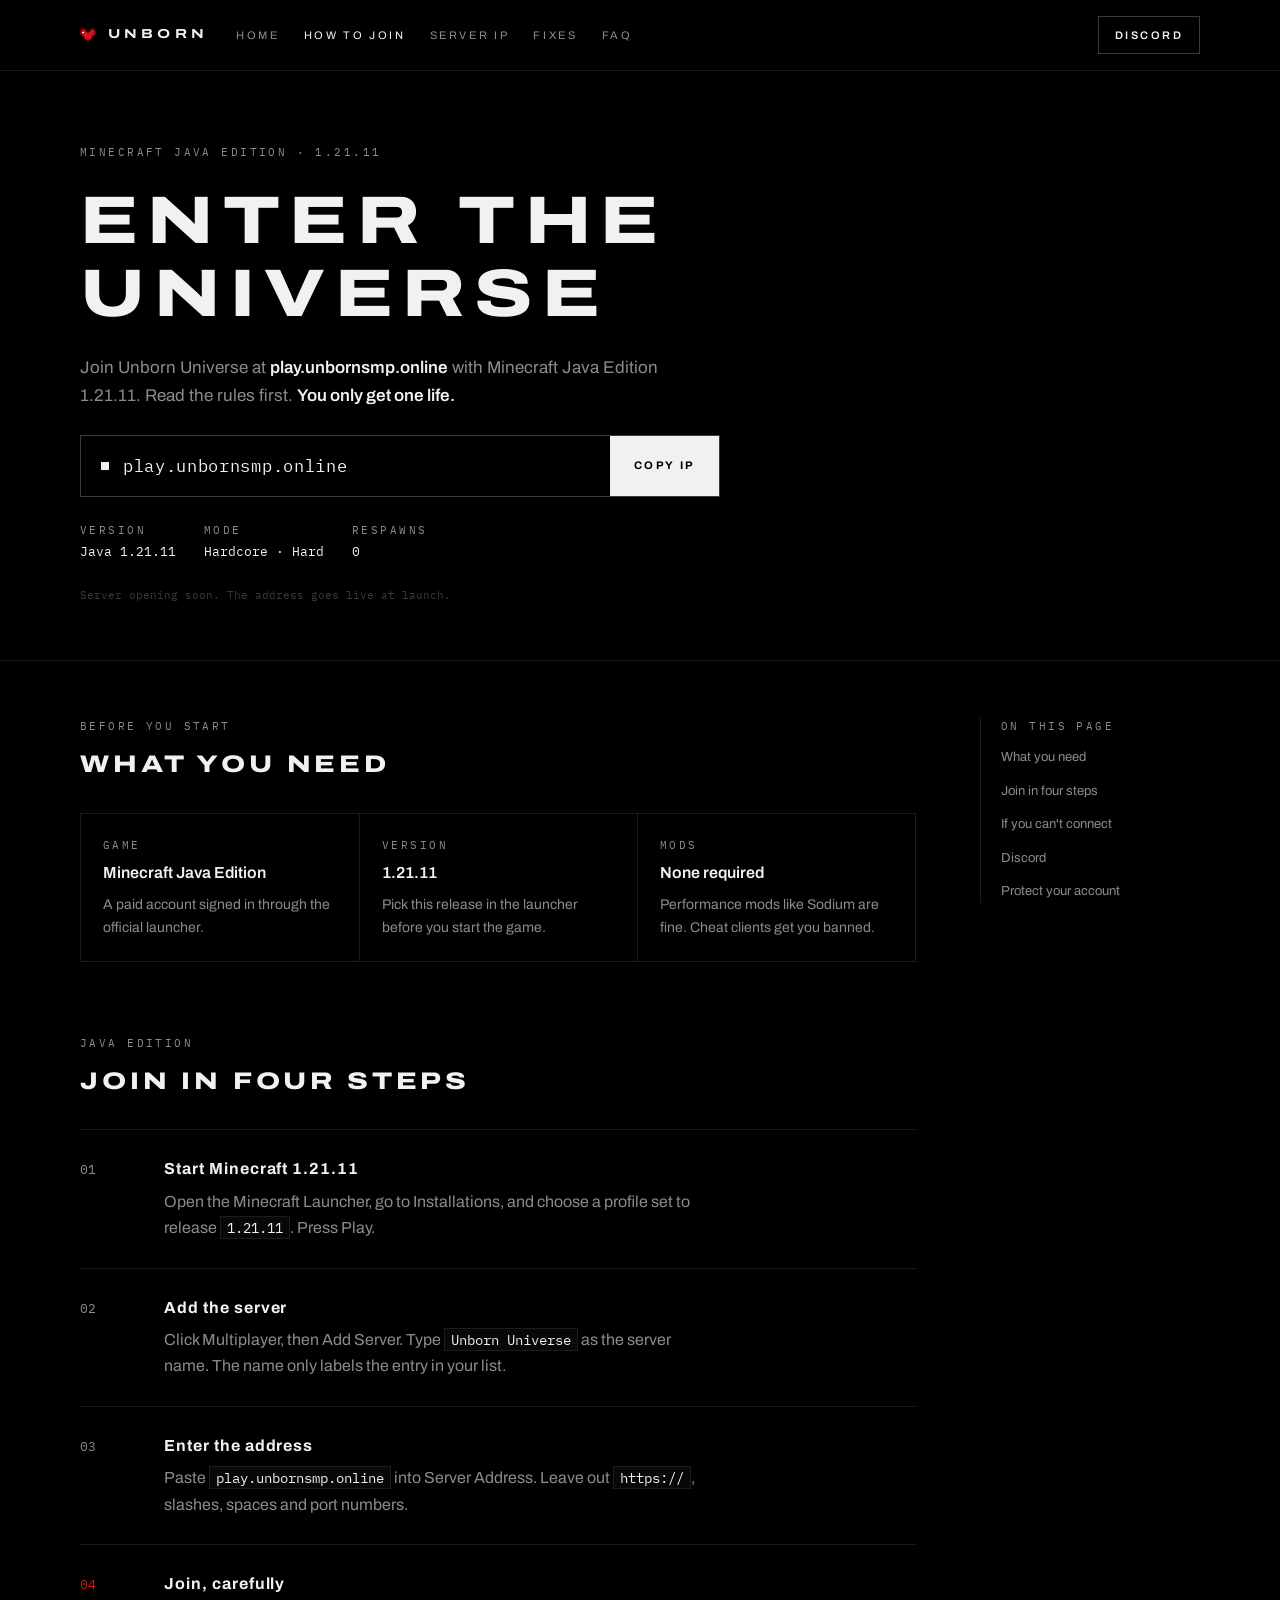
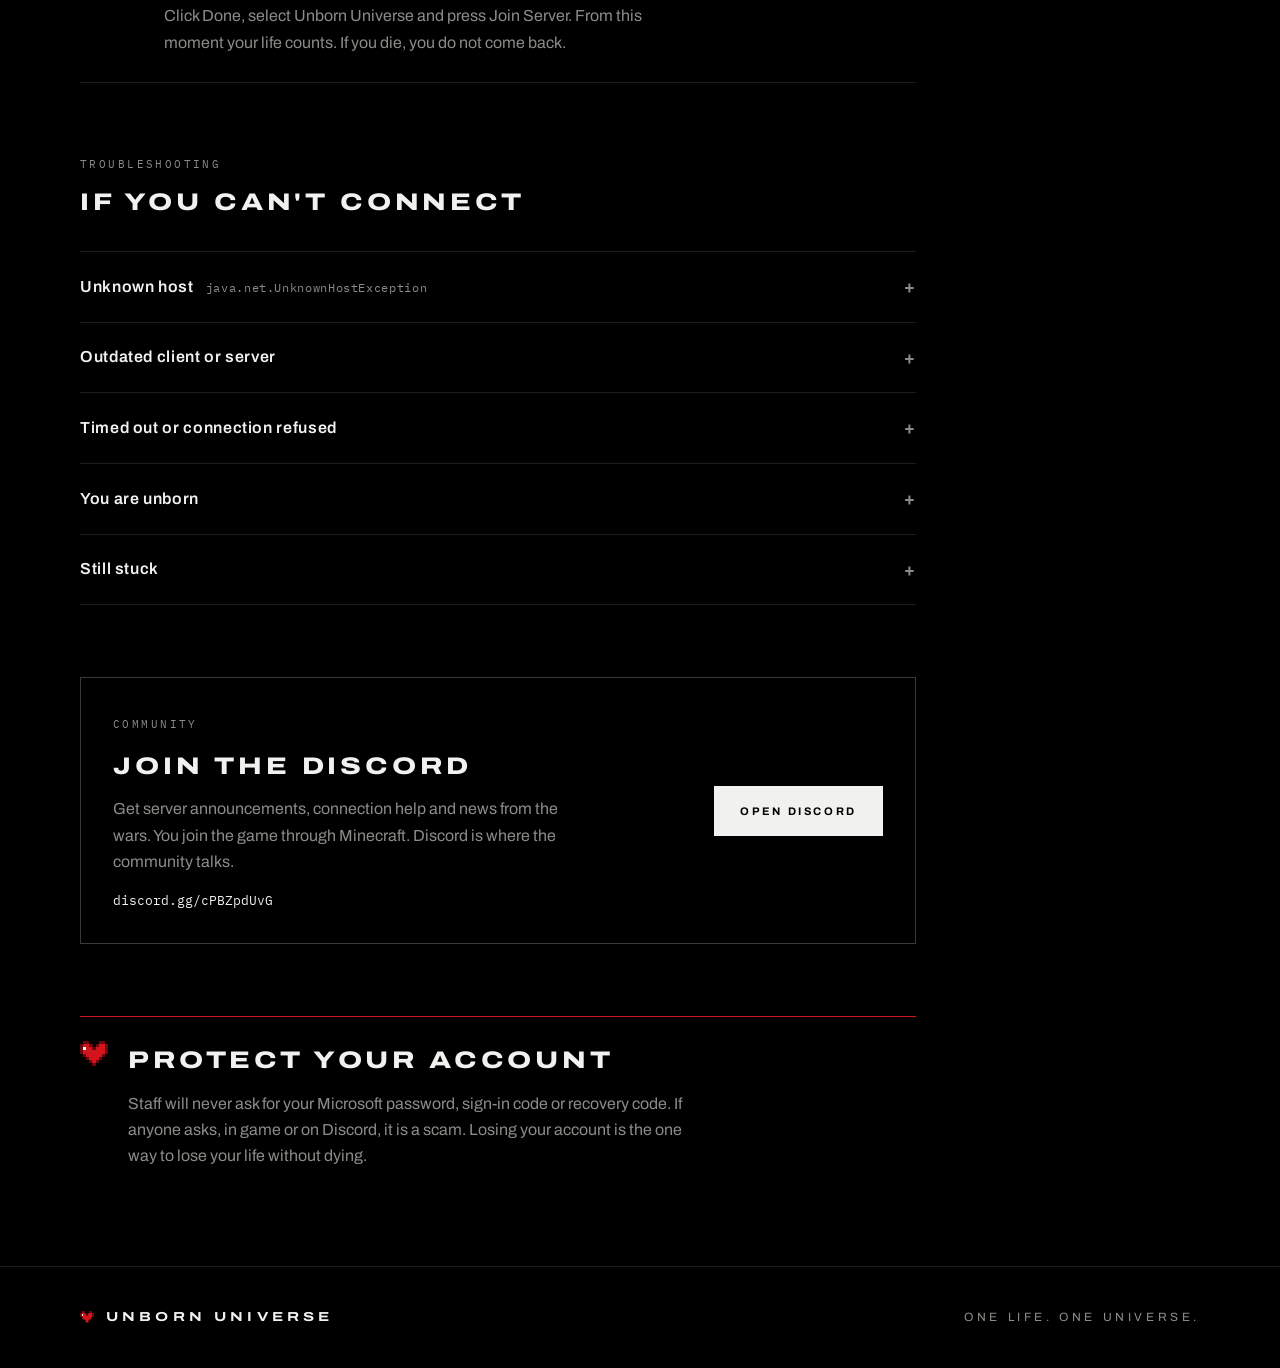
==== how-to-join/index.html @ b80e2182 "Add pixel-style homepage and move join page to /how-to-join/ The site needed a real front page: hero" ====
<!doctype html>
<html lang="en">
<head>
<meta charset="utf-8">
<meta name="viewport" content="width=device-width, initial-scale=1, viewport-fit=cover">
<meta name="description" content="Join Unborn Universe, a one-life hardcore Minecraft server. Server IP, Java 1.21.11 join steps, connection fixes and Discord.">
<meta property="og:title" content="Unborn Universe · One life. One universe.">
<meta property="og:description" content="A one-life hardcore Minecraft server. Die here, and you were never born.">
<meta property="og:url" content="https://unbornsmp.online/how-to-join/">
<meta name="theme-color" content="#000000">
<link rel="icon" href="data:image/svg+xml,%3Csvg xmlns='http://www.w3.org/2000/svg' viewBox='0 0 9 8' shape-rendering='crispEdges'%3E%3Cpath fill='%236e070c' d='M1 0h2v1H1zM6 0h2v1H6zM0 1h1v3H0zM8 1h1v3H8zM4 1h1v1H4zM3 1h1v1H3zM5 1h1v1H5zM1 4h1v1H1zM7 4h1v1H7zM2 5h1v1H2zM6 5h1v1H6zM3 6h1v1H3zM5 6h1v1H5zM4 7h1v1H4z'/%3E%3Cpath fill='%23d4141c' d='M1 1h2v1H1zM6 1h2v1H6zM1 2h3v2H1zM4 2h4v2H4zM2 4h5v1H2zM3 5h3v1H3zM4 6h1v1H4z'/%3E%3Cpath fill='%23fff' d='M2 2h1v1H2z'/%3E%3C/svg%3E">
<title>How to join · Unborn Universe</title>
<link rel="preconnect" href="https://fonts.googleapis.com">
<link rel="preconnect" href="https://fonts.gstatic.com" crossorigin>
<link rel="stylesheet" href="https://fonts.googleapis.com/css2?family=Archivo:wdth,wght@62..125,100..900&family=IBM+Plex+Mono:wght@400;500&display=swap">
<style>
/* Layout: sticky site nav, wide-tracked hero with the IP box, then a guide column beside a sticky "on this page" rail. */
:root {
  padding-top: env(safe-area-inset-top, 0px);
  --void: #000;
  --panel: #080808;
  --ink: #f1f1ef;
  --ash: #8b8b88;
  --smoke: #3a3a38;
  --line: #1c1c1b;
  --heart: #d4141c;
  --display: "Archivo", "Arial Black", "Helvetica Neue", Arial, sans-serif;
  --body: "Archivo", "Helvetica Neue", Arial, sans-serif;
  --mono: "IBM Plex Mono", ui-monospace, Consolas, monospace;
  color-scheme: dark;
}
* { box-sizing: border-box; }
html { scroll-behavior: smooth; }
body { margin: 0; background: var(--void); color: var(--ink); font-family: var(--body); font-size: 16px; line-height: 1.65; overflow-x: hidden; }
body::before { content: ""; position: fixed; inset: 0 0 auto; height: env(safe-area-inset-top, 0px); z-index: 10; background: var(--void); }
.gutter { padding-left: max(16px, env(safe-area-inset-left, 0px)); padding-right: max(16px, env(safe-area-inset-right, 0px)); }
.wrap { max-width: 1120px; margin: 0 auto; }
h1, h2, h3 { margin: 0; text-wrap: balance; }
p { margin: 0; }
a { color: inherit; }
button { font: inherit; color: inherit; }
code { font-family: var(--mono); }
:focus-visible { outline: 1px solid var(--ink); outline-offset: 3px; }
.label { font-family: var(--mono); font-size: 11px; letter-spacing: .22em; text-transform: uppercase; color: var(--ash); }
.wide { font-family: var(--display); font-stretch: 125%; text-transform: uppercase; }
.heart { display: inline-block; line-height: 0; }

/* nav */
.top { position: sticky; top: env(safe-area-inset-top, 0px); z-index: 20; background: rgba(0,0,0,.88); backdrop-filter: blur(10px); border-bottom: 1px solid var(--line); }
.top .wrap { display: flex; align-items: center; gap: 28px; padding-block: 16px; flex-wrap: wrap; }
.mark { display: flex; align-items: center; gap: 12px; font-family: var(--display); font-stretch: 125%; font-weight: 700; font-size: 13px; letter-spacing: .32em; text-decoration: none; }
.top nav { display: flex; gap: 24px; flex-wrap: wrap; flex: 1; }
.top nav a { text-decoration: none; font-size: 11px; letter-spacing: .24em; text-transform: uppercase; color: var(--ash); transition: color .4s; }
.top nav a:hover, .top nav a[aria-current] { color: var(--ink); }
.discord-btn { display: inline-flex; align-items: center; gap: 10px; padding: 9px 16px; border: 1px solid var(--smoke); text-decoration: none; font-size: 11px; font-weight: 600; letter-spacing: .22em; text-transform: uppercase; transition: border-color .4s; }
.discord-btn:hover { border-color: var(--ink); }
@media (max-width: 760px) { .top nav { order: 3; flex-basis: 100%; gap: 18px; } }

/* hero */
.hero { padding-block: 72px 56px; border-bottom: 1px solid var(--line); }
.hero .wrap { display: flex; flex-direction: column; gap: 24px; }
.hero h1 { font-size: clamp(1.7rem, 5.4vw, 4.2rem); line-height: 1.08; letter-spacing: .14em; font-weight: 800; animation: unfold 2.6s cubic-bezier(.16,.8,.1,1) both; }
.hero .lede { color: var(--ash); max-width: 58ch; font-size: 17px; }
.hero .lede strong { color: var(--ink); font-weight: 600; }
@keyframes unfold { from { opacity: 0; letter-spacing: .5em; filter: blur(5px); } }
.ipbox { display: flex; flex-wrap: wrap; gap: 0; max-width: 640px; border: 1px solid var(--smoke); }
.ipbox .addr { flex: 1 1 260px; display: flex; align-items: center; gap: 14px; padding: 16px 20px; min-width: 0; }
.ipbox .addr code { font-size: 17px; letter-spacing: .04em; user-select: all; overflow-wrap: anywhere; }
.ipbox .dot { width: 8px; height: 8px; background: var(--ink); flex: none; animation: pulse 2.4s ease-in-out infinite; }
@keyframes pulse { 50% { opacity: .25; } }
.ipbox button { background: var(--ink); color: var(--void); border: 0; padding: 16px 24px; cursor: pointer; font-size: 11px; font-weight: 700; letter-spacing: .24em; text-transform: uppercase; flex: 0 0 auto; transition: background .3s; }
.ipbox button:hover { background: #fff; }
.meta { display: flex; gap: 28px; flex-wrap: wrap; }
.meta div { display: flex; flex-direction: column; gap: 2px; }
.meta .v { font-family: var(--mono); font-size: 13px; }
.placeholder { font-family: var(--mono); font-size: 11px; color: var(--smoke); }

/* body layout */
.guide { padding-block: 56px 96px; }
.guide .wrap { display: grid; grid-template-columns: 1fr 220px; gap: 64px; align-items: start; }
.guide main { display: flex; flex-direction: column; gap: 72px; min-width: 0; }
.rail { position: sticky; top: calc(env(safe-area-inset-top, 0px) + 84px); display: flex; flex-direction: column; gap: 12px; padding-left: 20px; border-left: 1px solid var(--line); }
.rail a { text-decoration: none; font-size: 13px; color: var(--ash); transition: color .3s; }
.rail a:hover { color: var(--ink); }
@media (max-width: 900px) { .guide .wrap { grid-template-columns: 1fr; } .rail { display: none; } }

section > header { display: flex; flex-direction: column; gap: 10px; margin-bottom: 28px; }
section h2 { font-family: var(--display); font-stretch: 125%; font-size: clamp(1.1rem, 2.4vw, 1.5rem); letter-spacing: .16em; text-transform: uppercase; font-weight: 800; }
section > header p, .prose { color: var(--ash); max-width: 64ch; }
.prose strong, section > header p strong { color: var(--ink); font-weight: 600; }

.needs { display: grid; grid-template-columns: repeat(3, 1fr); border: 1px solid var(--line); }
.needs div { padding: 22px; border-left: 1px solid var(--line); display: flex; flex-direction: column; gap: 6px; }
.needs div:first-child { border-left: 0; }
.needs .v { font-weight: 600; }
.needs p { color: var(--ash); font-size: 14px; }
@media (max-width: 640px) { .needs { grid-template-columns: 1fr; } .needs div { border-left: 0; border-top: 1px solid var(--line); } .needs div:first-child { border-top: 0; } }

.steps { list-style: none; margin: 0; padding: 0; counter-reset: s; }
.steps li { counter-increment: s; display: grid; grid-template-columns: 64px 1fr; gap: 20px; padding-block: 26px; border-top: 1px solid var(--line); }
.steps li:last-child { border-bottom: 1px solid var(--line); }
.steps li::before { content: counter(s, decimal-leading-zero); font-family: var(--mono); font-size: 13px; color: var(--ash); padding-top: 3px; }
.steps h3 { font-size: 16px; font-weight: 700; letter-spacing: .06em; margin-bottom: 6px; }
.steps p { color: var(--ash); max-width: 60ch; }
.steps code, .fix code, .prose code { color: var(--ink); background: var(--panel); border: 1px solid var(--line); padding: 1px 6px; font-size: .9em; }
.steps li:last-child::before { color: var(--heart); }

.fixes { display: flex; flex-direction: column; }
.fix { border-top: 1px solid var(--line); }
.fix:last-child { border-bottom: 1px solid var(--line); }
.fix summary { list-style: none; cursor: pointer; display: flex; justify-content: space-between; align-items: center; gap: 16px; padding-block: 20px; font-weight: 600; letter-spacing: .04em; }
.fix summary::-webkit-details-marker { display: none; }
.fix summary::after { content: "+"; font-family: var(--mono); color: var(--ash); font-size: 18px; transition: transform .4s; }
.fix[open] summary::after { transform: rotate(45deg); }
.fix summary .err { font-family: var(--mono); font-size: 12px; font-weight: 400; color: var(--ash); margin-left: 12px; }
.fix p { color: var(--ash); max-width: 62ch; padding-bottom: 22px; }

.community { border: 1px solid var(--smoke); padding: 32px; display: grid; grid-template-columns: 1fr auto; gap: 28px; align-items: center; }
.community p { color: var(--ash); max-width: 52ch; margin-top: 10px; }
.community .link { font-family: var(--mono); font-size: 13px; color: var(--ink); margin-top: 14px; display: block; overflow-wrap: anywhere; }
.join-discord { display: inline-flex; align-items: center; justify-content: center; padding: 16px 26px; background: var(--ink); color: var(--void); text-decoration: none; font-size: 11px; font-weight: 700; letter-spacing: .24em; text-transform: uppercase; transition: background .3s; }
.join-discord:hover { background: #fff; }
@media (max-width: 640px) { .community { grid-template-columns: 1fr; padding: 24px; } }

.warn { display: grid; grid-template-columns: auto 1fr; gap: 20px; padding: 24px 0 0; border-top: 1px solid var(--heart); }
.warn h2 { color: var(--ink); }
.warn p { color: var(--ash); max-width: 62ch; margin-top: 10px; }

footer { border-top: 1px solid var(--line); padding-block: 40px; }
footer .wrap { display: flex; justify-content: space-between; gap: 20px; flex-wrap: wrap; align-items: center; }
footer p { font-size: 12px; letter-spacing: .3em; text-transform: uppercase; color: var(--ash); }

@media (prefers-reduced-motion: reduce) { *, *::before, *::after { animation: none !important; transition: none !important; } html { scroll-behavior: auto; } }
</style>
</head>
<body>

<header class="top gutter">
  <div class="wrap">
    <a class="mark" href="/"><span class="heart" data-heart="16"></span>UNBORN</a>
    <nav aria-label="Site">
      <a href="/">Home</a>
      <a href="/how-to-join/" aria-current="page">How to join</a>
      <a href="#steps">Server IP</a>
      <a href="#fixes">Fixes</a>
      <a href="/#faq">FAQ</a>
    </nav>
    <a class="discord-btn" href="https://discord.gg/cPBZpdUvG" target="_blank" rel="noopener">Discord</a>
  </div>
</header>

<div class="hero gutter" id="top">
  <div class="wrap">
    <span class="label">Minecraft Java Edition · 1.21.11</span>
    <h1 class="wide">Enter the<br>universe</h1>
    <p class="lede">Join Unborn Universe at <strong>play.unbornsmp.online</strong> with Minecraft Java Edition 1.21.11. Read the rules first. <strong>You only get one life.</strong></p>
    <div class="ipbox">
      <div class="addr"><span class="dot" aria-hidden="true"></span><code id="ip">play.unbornsmp.online</code></div>
      <button id="copy" type="button">Copy IP</button>
    </div>
    <div class="meta">
      <div><span class="label">Version</span><span class="v">Java 1.21.11</span></div>
      <div><span class="label">Mode</span><span class="v">Hardcore · Hard</span></div>
      <div><span class="label">Respawns</span><span class="v">0</span></div>
    </div>
    <p class="placeholder">Server opening soon. The address goes live at launch.</p>
  </div>
</div>

<div class="guide gutter">
  <div class="wrap">
    <main>
      <section id="before">
        <header>
          <span class="label">Before you start</span>
          <h2>What you need</h2>
        </header>
        <div class="needs">
          <div><span class="label">Game</span><span class="v">Minecraft Java Edition</span><p>A paid account signed in through the official launcher.</p></div>
          <div><span class="label">Version</span><span class="v">1.21.11</span><p>Pick this release in the launcher before you start the game.</p></div>
          <div><span class="label">Mods</span><span class="v">None required</span><p>Performance mods like Sodium are fine. Cheat clients get you banned.</p></div>
        </div>
      </section>

      <section id="steps">
        <header>
          <span class="label">Java Edition</span>
          <h2>Join in four steps</h2>
        </header>
        <ol class="steps">
          <li><div><h3>Start Minecraft 1.21.11</h3><p>Open the Minecraft Launcher, go to Installations, and choose a profile set to release <code>1.21.11</code>. Press Play.</p></div></li>
          <li><div><h3>Add the server</h3><p>Click Multiplayer, then Add Server. Type <code>Unborn Universe</code> as the server name. The name only labels the entry in your list.</p></div></li>
          <li><div><h3>Enter the address</h3><p>Paste <code>play.unbornsmp.online</code> into Server Address. Leave out <code>https://</code>, slashes, spaces and port numbers.</p></div></li>
          <li><div><h3>Join, carefully</h3><p>Click Done, select Unborn Universe and press Join Server. From this moment your life counts. If you die, you do not come back.</p></div></li>
        </ol>
      </section>

      <section id="fixes">
        <header>
          <span class="label">Troubleshooting</span>
          <h2>If you can't connect</h2>
        </header>
        <div class="fixes">
          <details class="fix"><summary><span>Unknown host<span class="err">java.net.UnknownHostException</span></span></summary><p>The address is spelled wrong or has extra text. Type <code>play.unbornsmp.online</code> again with no prefix, slash or port. If it still fails, check Discord in case the server is down.</p></details>
          <details class="fix"><summary><span>Outdated client or server</span></summary><p>Your game is on a different release. Go back to the launcher, set your installation to <code>1.21.11</code>, and start the game again.</p></details>
          <details class="fix"><summary><span>Timed out or connection refused</span></summary><p>The server is probably restarting. Wait a minute, then try again. You don't need to forward ports on your router to join.</p></details>
          <details class="fix"><summary><span>You are unborn</span></summary><p>You died, so the server will not let you play again. If you think the death was caused by a bug or a false anticheat flag, open a ticket in Discord. Staff review every appeal and can restore a player.</p></details>
          <details class="fix"><summary><span>Still stuck</span></summary><p>Post in the support channel on Discord. Include the exact error, your Minecraft version and the address you typed. Hide any personal details in screenshots.</p></details>
        </div>
      </section>

      <section id="discord">
        <div class="community">
          <div>
            <span class="label">Community</span>
            <h2 style="margin-top:10px">Join the Discord</h2>
            <p>Get server announcements, connection help and news from the wars. You join the game through Minecraft. Discord is where the community talks.</p>
            <span class="link">discord.gg/cPBZpdUvG</span>
          </div>
          <a class="join-discord" href="https://discord.gg/cPBZpdUvG" target="_blank" rel="noopener">Open Discord</a>
        </div>
      </section>

      <section id="rules">
        <div class="warn">
          <span class="heart" data-heart="28"></span>
          <div>
            <h2>Protect your account</h2>
            <p>Staff will never ask for your Microsoft password, sign-in code or recovery code. If anyone asks, in game or on Discord, it is a scam. Losing your account is the one way to lose your life without dying.</p>
          </div>
        </div>
      </section>
    </main>

    <aside class="rail" aria-label="On this page">
      <span class="label">On this page</span>
      <a href="#before">What you need</a>
      <a href="#steps">Join in four steps</a>
      <a href="#fixes">If you can't connect</a>
      <a href="#discord">Discord</a>
      <a href="#rules">Protect your account</a>
    </aside>
  </div>
</div>

<footer class="gutter">
  <div class="wrap">
    <a class="mark" href="/"><span class="heart" data-heart="14"></span>UNBORN UNIVERSE</a>
    <p>One life. One universe.</p>
  </div>
</footer>

<script>
(() => {
  const HEART = ['.oo...oo.','orro.orro','ohrrorrro','orrrrrrro','.orrrrro.','..orrro..','...oro...','....o....'];
  const COL = { o: '#6e070c', r: '#d4141c', h: '#ffffff' };
  document.querySelectorAll('[data-heart]').forEach(el => {
    const px = +el.dataset.heart; let rects = '';
    HEART.forEach((row, y) => [...row].forEach((c, x) => { if (c !== '.') rects += `<rect x="${x}" y="${y}" width="1.02" height="1.02" fill="${COL[c]}"/>`; }));
    el.innerHTML = `<svg viewBox="0 0 9 8" width="${px}" height="${Math.round(px * 8 / 9)}" shape-rendering="crispEdges" aria-hidden="true">${rects}</svg>`;
  });
  const btn = document.getElementById('copy'), code = document.getElementById('ip');
  btn.addEventListener('click', () => {
    const done = () => { btn.textContent = 'Copied'; setTimeout(() => btn.textContent = 'Copy IP', 1800); };
    const fallback = () => { const r = document.createRange(); r.selectNodeContents(code); const s = getSelection(); s.removeAllRanges(); s.addRange(r); btn.textContent = 'Press Ctrl+C'; };
    try { navigator.clipboard.writeText(code.textContent).then(done, fallback); } catch (e) { fallback(); }
  });
})();
</script>
</body>
</html>
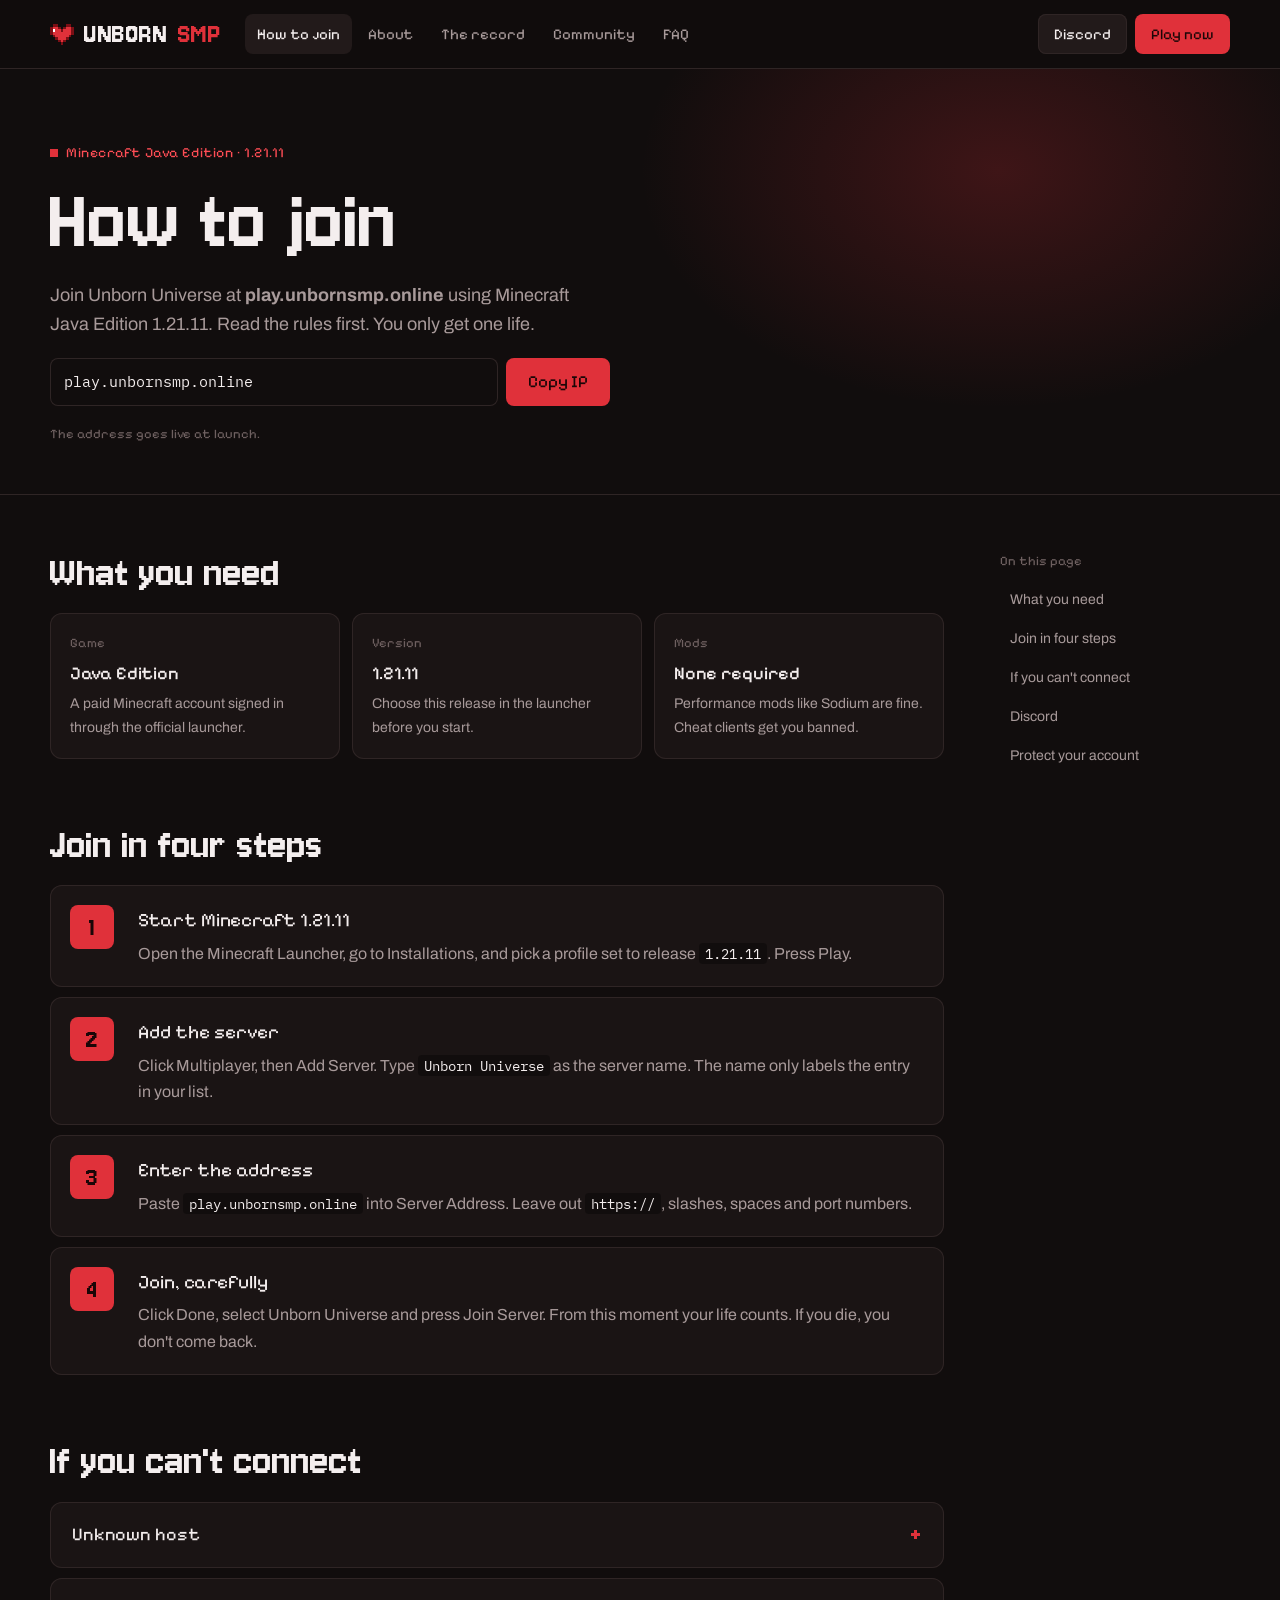
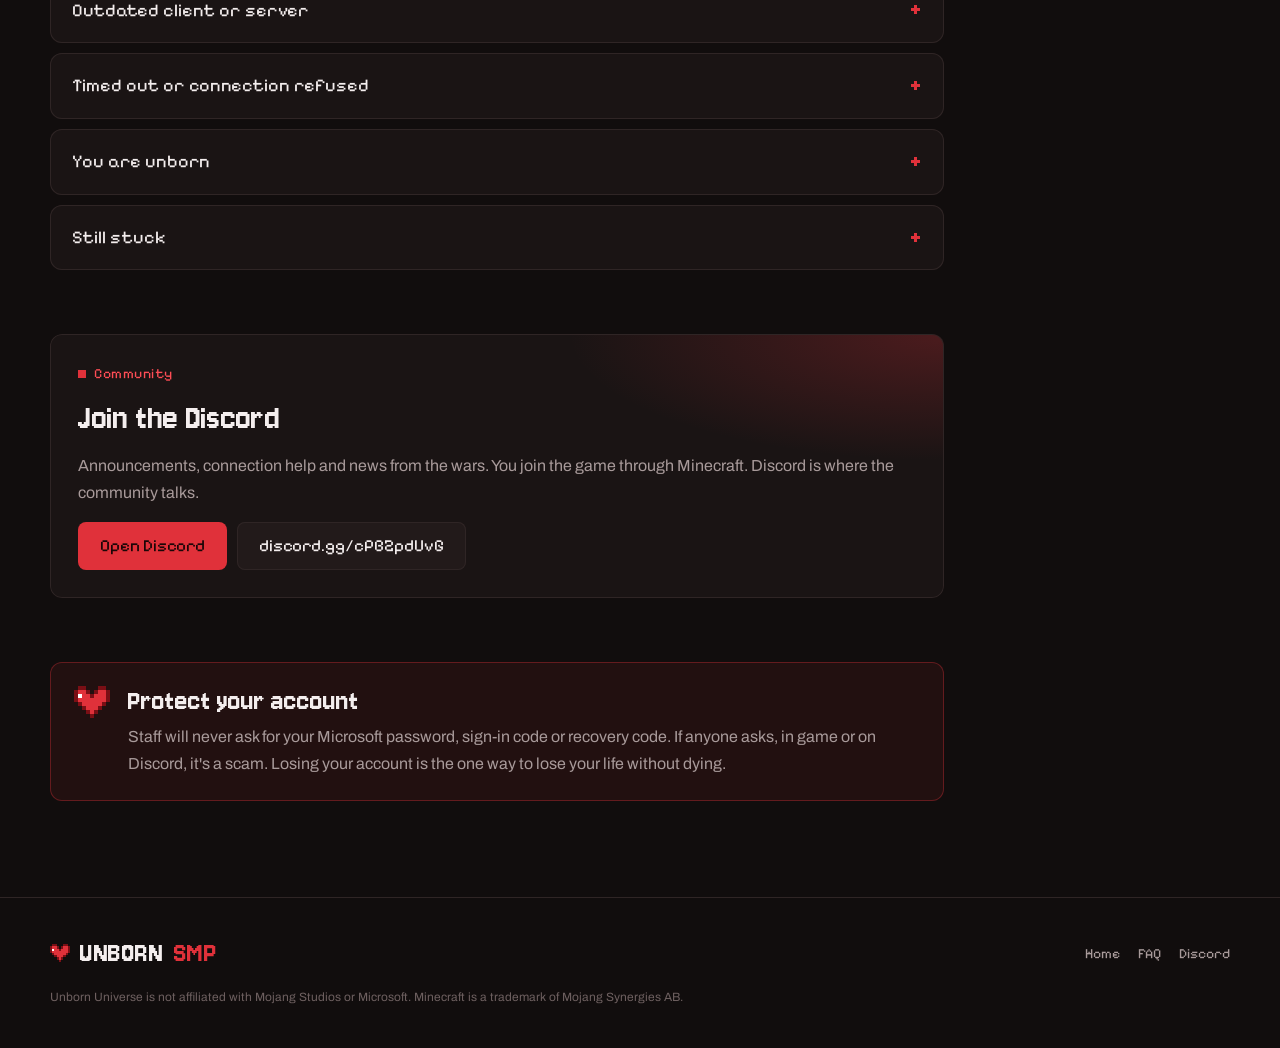
==== commit c905dfed: "Rebuild site from scratch with a shared red pixel-style design Dark warm-black UI with red accents, " ====
--- a/how-to-join/index.html
+++ b/how-to-join/index.html
@@ -3,269 +3,125 @@
 <head>
 <meta charset="utf-8">
 <meta name="viewport" content="width=device-width, initial-scale=1, viewport-fit=cover">
-<meta name="description" content="Join Unborn Universe, a one-life hardcore Minecraft server. Server IP, Java 1.21.11 join steps, connection fixes and Discord.">
-<meta property="og:title" content="Unborn Universe · One life. One universe.">
-<meta property="og:description" content="A one-life hardcore Minecraft server. Die here, and you were never born.">
+<title>How to join · Unborn Universe</title>
+<meta name="description" content="How to join Unborn Universe: server IP, Minecraft Java 1.21.11 steps, connection fixes and the Discord invite.">
+<meta property="og:title" content="How to join Unborn Universe">
+<meta property="og:description" content="Server IP, Java 1.21.11 join steps and connection fixes.">
 <meta property="og:url" content="https://unbornsmp.online/how-to-join/">
-<meta name="theme-color" content="#000000">
-<link rel="icon" href="data:image/svg+xml,%3Csvg xmlns='http://www.w3.org/2000/svg' viewBox='0 0 9 8' shape-rendering='crispEdges'%3E%3Cpath fill='%236e070c' d='M1 0h2v1H1zM6 0h2v1H6zM0 1h1v3H0zM8 1h1v3H8zM4 1h1v1H4zM3 1h1v1H3zM5 1h1v1H5zM1 4h1v1H1zM7 4h1v1H7zM2 5h1v1H2zM6 5h1v1H6zM3 6h1v1H3zM5 6h1v1H5zM4 7h1v1H4z'/%3E%3Cpath fill='%23d4141c' d='M1 1h2v1H1zM6 1h2v1H6zM1 2h3v2H1zM4 2h4v2H4zM2 4h5v1H2zM3 5h3v1H3zM4 6h1v1H4z'/%3E%3Cpath fill='%23fff' d='M2 2h1v1H2z'/%3E%3C/svg%3E">
-<title>How to join · Unborn Universe</title>
+<meta name="theme-color" content="#110d0d">
+<link rel="icon" href="data:image/svg+xml,%3Csvg xmlns='http://www.w3.org/2000/svg' viewBox='0 0 9 8' shape-rendering='crispEdges'%3E%3Cpath fill='%237a0f15' d='M1 0h2v1H1zM6 0h2v1H6zM0 1h1v3H0zM8 1h1v3H8zM4 1h1v1H4zM3 1h1v1H3zM5 1h1v1H5zM1 4h1v1H1zM7 4h1v1H7zM2 5h1v1H2zM6 5h1v1H6zM3 6h1v1H3zM5 6h1v1H5zM4 7h1v1H4z'/%3E%3Cpath fill='%23e0313a' d='M1 1h2v1H1zM6 1h2v1H6zM1 2h3v2H1zM4 2h4v2H4zM2 4h5v1H2zM3 5h3v1H3zM4 6h1v1H4z'/%3E%3Cpath fill='%23fff' d='M2 2h1v1H2z'/%3E%3C/svg%3E">
 <link rel="preconnect" href="https://fonts.googleapis.com">
 <link rel="preconnect" href="https://fonts.gstatic.com" crossorigin>
-<link rel="stylesheet" href="https://fonts.googleapis.com/css2?family=Archivo:wdth,wght@62..125,100..900&family=IBM+Plex+Mono:wght@400;500&display=swap">
-<style>
-/* Layout: sticky site nav, wide-tracked hero with the IP box, then a guide column beside a sticky "on this page" rail. */
-:root {
-  padding-top: env(safe-area-inset-top, 0px);
-  --void: #000;
-  --panel: #080808;
-  --ink: #f1f1ef;
-  --ash: #8b8b88;
-  --smoke: #3a3a38;
-  --line: #1c1c1b;
-  --heart: #d4141c;
-  --display: "Archivo", "Arial Black", "Helvetica Neue", Arial, sans-serif;
-  --body: "Archivo", "Helvetica Neue", Arial, sans-serif;
-  --mono: "IBM Plex Mono", ui-monospace, Consolas, monospace;
-  color-scheme: dark;
-}
-* { box-sizing: border-box; }
-html { scroll-behavior: smooth; }
-body { margin: 0; background: var(--void); color: var(--ink); font-family: var(--body); font-size: 16px; line-height: 1.65; overflow-x: hidden; }
-body::before { content: ""; position: fixed; inset: 0 0 auto; height: env(safe-area-inset-top, 0px); z-index: 10; background: var(--void); }
-.gutter { padding-left: max(16px, env(safe-area-inset-left, 0px)); padding-right: max(16px, env(safe-area-inset-right, 0px)); }
-.wrap { max-width: 1120px; margin: 0 auto; }
-h1, h2, h3 { margin: 0; text-wrap: balance; }
-p { margin: 0; }
-a { color: inherit; }
-button { font: inherit; color: inherit; }
-code { font-family: var(--mono); }
-:focus-visible { outline: 1px solid var(--ink); outline-offset: 3px; }
-.label { font-family: var(--mono); font-size: 11px; letter-spacing: .22em; text-transform: uppercase; color: var(--ash); }
-.wide { font-family: var(--display); font-stretch: 125%; text-transform: uppercase; }
-.heart { display: inline-block; line-height: 0; }
-
-/* nav */
-.top { position: sticky; top: env(safe-area-inset-top, 0px); z-index: 20; background: rgba(0,0,0,.88); backdrop-filter: blur(10px); border-bottom: 1px solid var(--line); }
-.top .wrap { display: flex; align-items: center; gap: 28px; padding-block: 16px; flex-wrap: wrap; }
-.mark { display: flex; align-items: center; gap: 12px; font-family: var(--display); font-stretch: 125%; font-weight: 700; font-size: 13px; letter-spacing: .32em; text-decoration: none; }
-.top nav { display: flex; gap: 24px; flex-wrap: wrap; flex: 1; }
-.top nav a { text-decoration: none; font-size: 11px; letter-spacing: .24em; text-transform: uppercase; color: var(--ash); transition: color .4s; }
-.top nav a:hover, .top nav a[aria-current] { color: var(--ink); }
-.discord-btn { display: inline-flex; align-items: center; gap: 10px; padding: 9px 16px; border: 1px solid var(--smoke); text-decoration: none; font-size: 11px; font-weight: 600; letter-spacing: .22em; text-transform: uppercase; transition: border-color .4s; }
-.discord-btn:hover { border-color: var(--ink); }
-@media (max-width: 760px) { .top nav { order: 3; flex-basis: 100%; gap: 18px; } }
-
-/* hero */
-.hero { padding-block: 72px 56px; border-bottom: 1px solid var(--line); }
-.hero .wrap { display: flex; flex-direction: column; gap: 24px; }
-.hero h1 { font-size: clamp(1.7rem, 5.4vw, 4.2rem); line-height: 1.08; letter-spacing: .14em; font-weight: 800; animation: unfold 2.6s cubic-bezier(.16,.8,.1,1) both; }
-.hero .lede { color: var(--ash); max-width: 58ch; font-size: 17px; }
-.hero .lede strong { color: var(--ink); font-weight: 600; }
-@keyframes unfold { from { opacity: 0; letter-spacing: .5em; filter: blur(5px); } }
-.ipbox { display: flex; flex-wrap: wrap; gap: 0; max-width: 640px; border: 1px solid var(--smoke); }
-.ipbox .addr { flex: 1 1 260px; display: flex; align-items: center; gap: 14px; padding: 16px 20px; min-width: 0; }
-.ipbox .addr code { font-size: 17px; letter-spacing: .04em; user-select: all; overflow-wrap: anywhere; }
-.ipbox .dot { width: 8px; height: 8px; background: var(--ink); flex: none; animation: pulse 2.4s ease-in-out infinite; }
-@keyframes pulse { 50% { opacity: .25; } }
-.ipbox button { background: var(--ink); color: var(--void); border: 0; padding: 16px 24px; cursor: pointer; font-size: 11px; font-weight: 700; letter-spacing: .24em; text-transform: uppercase; flex: 0 0 auto; transition: background .3s; }
-.ipbox button:hover { background: #fff; }
-.meta { display: flex; gap: 28px; flex-wrap: wrap; }
-.meta div { display: flex; flex-direction: column; gap: 2px; }
-.meta .v { font-family: var(--mono); font-size: 13px; }
-.placeholder { font-family: var(--mono); font-size: 11px; color: var(--smoke); }
-
-/* body layout */
-.guide { padding-block: 56px 96px; }
-.guide .wrap { display: grid; grid-template-columns: 1fr 220px; gap: 64px; align-items: start; }
-.guide main { display: flex; flex-direction: column; gap: 72px; min-width: 0; }
-.rail { position: sticky; top: calc(env(safe-area-inset-top, 0px) + 84px); display: flex; flex-direction: column; gap: 12px; padding-left: 20px; border-left: 1px solid var(--line); }
-.rail a { text-decoration: none; font-size: 13px; color: var(--ash); transition: color .3s; }
-.rail a:hover { color: var(--ink); }
-@media (max-width: 900px) { .guide .wrap { grid-template-columns: 1fr; } .rail { display: none; } }
-
-section > header { display: flex; flex-direction: column; gap: 10px; margin-bottom: 28px; }
-section h2 { font-family: var(--display); font-stretch: 125%; font-size: clamp(1.1rem, 2.4vw, 1.5rem); letter-spacing: .16em; text-transform: uppercase; font-weight: 800; }
-section > header p, .prose { color: var(--ash); max-width: 64ch; }
-.prose strong, section > header p strong { color: var(--ink); font-weight: 600; }
-
-.needs { display: grid; grid-template-columns: repeat(3, 1fr); border: 1px solid var(--line); }
-.needs div { padding: 22px; border-left: 1px solid var(--line); display: flex; flex-direction: column; gap: 6px; }
-.needs div:first-child { border-left: 0; }
-.needs .v { font-weight: 600; }
-.needs p { color: var(--ash); font-size: 14px; }
-@media (max-width: 640px) { .needs { grid-template-columns: 1fr; } .needs div { border-left: 0; border-top: 1px solid var(--line); } .needs div:first-child { border-top: 0; } }
-
-.steps { list-style: none; margin: 0; padding: 0; counter-reset: s; }
-.steps li { counter-increment: s; display: grid; grid-template-columns: 64px 1fr; gap: 20px; padding-block: 26px; border-top: 1px solid var(--line); }
-.steps li:last-child { border-bottom: 1px solid var(--line); }
-.steps li::before { content: counter(s, decimal-leading-zero); font-family: var(--mono); font-size: 13px; color: var(--ash); padding-top: 3px; }
-.steps h3 { font-size: 16px; font-weight: 700; letter-spacing: .06em; margin-bottom: 6px; }
-.steps p { color: var(--ash); max-width: 60ch; }
-.steps code, .fix code, .prose code { color: var(--ink); background: var(--panel); border: 1px solid var(--line); padding: 1px 6px; font-size: .9em; }
-.steps li:last-child::before { color: var(--heart); }
-
-.fixes { display: flex; flex-direction: column; }
-.fix { border-top: 1px solid var(--line); }
-.fix:last-child { border-bottom: 1px solid var(--line); }
-.fix summary { list-style: none; cursor: pointer; display: flex; justify-content: space-between; align-items: center; gap: 16px; padding-block: 20px; font-weight: 600; letter-spacing: .04em; }
-.fix summary::-webkit-details-marker { display: none; }
-.fix summary::after { content: "+"; font-family: var(--mono); color: var(--ash); font-size: 18px; transition: transform .4s; }
-.fix[open] summary::after { transform: rotate(45deg); }
-.fix summary .err { font-family: var(--mono); font-size: 12px; font-weight: 400; color: var(--ash); margin-left: 12px; }
-.fix p { color: var(--ash); max-width: 62ch; padding-bottom: 22px; }
-
-.community { border: 1px solid var(--smoke); padding: 32px; display: grid; grid-template-columns: 1fr auto; gap: 28px; align-items: center; }
-.community p { color: var(--ash); max-width: 52ch; margin-top: 10px; }
-.community .link { font-family: var(--mono); font-size: 13px; color: var(--ink); margin-top: 14px; display: block; overflow-wrap: anywhere; }
-.join-discord { display: inline-flex; align-items: center; justify-content: center; padding: 16px 26px; background: var(--ink); color: var(--void); text-decoration: none; font-size: 11px; font-weight: 700; letter-spacing: .24em; text-transform: uppercase; transition: background .3s; }
-.join-discord:hover { background: #fff; }
-@media (max-width: 640px) { .community { grid-template-columns: 1fr; padding: 24px; } }
-
-.warn { display: grid; grid-template-columns: auto 1fr; gap: 20px; padding: 24px 0 0; border-top: 1px solid var(--heart); }
-.warn h2 { color: var(--ink); }
-.warn p { color: var(--ash); max-width: 62ch; margin-top: 10px; }
-
-footer { border-top: 1px solid var(--line); padding-block: 40px; }
-footer .wrap { display: flex; justify-content: space-between; gap: 20px; flex-wrap: wrap; align-items: center; }
-footer p { font-size: 12px; letter-spacing: .3em; text-transform: uppercase; color: var(--ash); }
-
-@media (prefers-reduced-motion: reduce) { *, *::before, *::after { animation: none !important; transition: none !important; } html { scroll-behavior: auto; } }
-</style>
+<link rel="stylesheet" href="https://fonts.googleapis.com/css2?family=Jersey+10&family=Pixelify+Sans:wght@400;500;600&family=Archivo:wght@400;500;600&family=IBM+Plex+Mono:wght@400;500&display=swap">
+<link rel="stylesheet" href="/assets/site.css">
 </head>
 <body>
 
-<header class="top gutter">
+<header class="nav gutter">
   <div class="wrap">
-    <a class="mark" href="/"><span class="heart" data-heart="16"></span>UNBORN</a>
-    <nav aria-label="Site">
-      <a href="/">Home</a>
+    <a class="brand" href="/"><span class="heart" data-heart="24"></span>UNBORN<b>SMP</b></a>
+    <button class="btn btn-ghost btn-sm burger" id="burger" aria-expanded="false" aria-controls="links">Menu</button>
+    <nav class="links" id="links" aria-label="Site">
       <a href="/how-to-join/" aria-current="page">How to join</a>
-      <a href="#steps">Server IP</a>
-      <a href="#fixes">Fixes</a>
+      <a href="/#about">About</a>
+      <a href="/#record">The record</a>
+      <a href="/#community">Community</a>
       <a href="/#faq">FAQ</a>
     </nav>
-    <a class="discord-btn" href="https://discord.gg/cPBZpdUvG" target="_blank" rel="noopener">Discord</a>
+    <div class="nav-actions">
+      <a class="btn btn-ghost btn-sm" href="https://discord.gg/cPBZpdUvG" target="_blank" rel="noopener">Discord</a>
+      <a class="btn btn-red btn-sm" href="#steps">Play now</a>
+    </div>
   </div>
 </header>
 
-<div class="hero gutter" id="top">
+<section class="page-head gutter">
   <div class="wrap">
-    <span class="label">Minecraft Java Edition · 1.21.11</span>
-    <h1 class="wide">Enter the<br>universe</h1>
-    <p class="lede">Join Unborn Universe at <strong>play.unbornsmp.online</strong> with Minecraft Java Edition 1.21.11. Read the rules first. <strong>You only get one life.</strong></p>
-    <div class="ipbox">
-      <div class="addr"><span class="dot" aria-hidden="true"></span><code id="ip">play.unbornsmp.online</code></div>
-      <button id="copy" type="button">Copy IP</button>
-    </div>
-    <div class="meta">
-      <div><span class="label">Version</span><span class="v">Java 1.21.11</span></div>
-      <div><span class="label">Mode</span><span class="v">Hardcore · Hard</span></div>
-      <div><span class="label">Respawns</span><span class="v">0</span></div>
-    </div>
-    <p class="placeholder">Server opening soon. The address goes live at launch.</p>
+    <span class="eyebrow">Minecraft Java Edition · 1.21.11</span>
+    <h1>How to join</h1>
+    <p class="lede">Join Unborn Universe at <strong>play.unbornsmp.online</strong> using Minecraft Java Edition 1.21.11. Read the rules first. You only get one life.</p>
+    <div class="ip"><code>play.unbornsmp.online</code><button class="btn btn-red" data-copy="play.unbornsmp.online">Copy IP</button></div>
+    <span class="note">The address goes live at launch.</span>
   </div>
-</div>
+</section>
 
 <div class="guide gutter">
   <div class="wrap">
     <main>
       <section id="before">
-        <header>
-          <span class="label">Before you start</span>
-          <h2>What you need</h2>
-        </header>
+        <h2>What you need</h2>
         <div class="needs">
-          <div><span class="label">Game</span><span class="v">Minecraft Java Edition</span><p>A paid account signed in through the official launcher.</p></div>
-          <div><span class="label">Version</span><span class="v">1.21.11</span><p>Pick this release in the launcher before you start the game.</p></div>
-          <div><span class="label">Mods</span><span class="v">None required</span><p>Performance mods like Sodium are fine. Cheat clients get you banned.</p></div>
+          <div><span>Game</span><b>Java Edition</b><p>A paid Minecraft account signed in through the official launcher.</p></div>
+          <div><span>Version</span><b>1.21.11</b><p>Choose this release in the launcher before you start.</p></div>
+          <div><span>Mods</span><b>None required</b><p>Performance mods like Sodium are fine. Cheat clients get you banned.</p></div>
         </div>
       </section>
 
       <section id="steps">
-        <header>
-          <span class="label">Java Edition</span>
-          <h2>Join in four steps</h2>
-        </header>
+        <h2>Join in four steps</h2>
         <ol class="steps">
-          <li><div><h3>Start Minecraft 1.21.11</h3><p>Open the Minecraft Launcher, go to Installations, and choose a profile set to release <code>1.21.11</code>. Press Play.</p></div></li>
+          <li><div><h3>Start Minecraft 1.21.11</h3><p>Open the Minecraft Launcher, go to Installations, and pick a profile set to release <code>1.21.11</code>. Press Play.</p></div></li>
           <li><div><h3>Add the server</h3><p>Click Multiplayer, then Add Server. Type <code>Unborn Universe</code> as the server name. The name only labels the entry in your list.</p></div></li>
           <li><div><h3>Enter the address</h3><p>Paste <code>play.unbornsmp.online</code> into Server Address. Leave out <code>https://</code>, slashes, spaces and port numbers.</p></div></li>
-          <li><div><h3>Join, carefully</h3><p>Click Done, select Unborn Universe and press Join Server. From this moment your life counts. If you die, you do not come back.</p></div></li>
+          <li><div><h3>Join, carefully</h3><p>Click Done, select Unborn Universe and press Join Server. From this moment your life counts. If you die, you don't come back.</p></div></li>
         </ol>
       </section>
 
       <section id="fixes">
-        <header>
-          <span class="label">Troubleshooting</span>
-          <h2>If you can't connect</h2>
-        </header>
-        <div class="fixes">
-          <details class="fix"><summary><span>Unknown host<span class="err">java.net.UnknownHostException</span></span></summary><p>The address is spelled wrong or has extra text. Type <code>play.unbornsmp.online</code> again with no prefix, slash or port. If it still fails, check Discord in case the server is down.</p></details>
-          <details class="fix"><summary><span>Outdated client or server</span></summary><p>Your game is on a different release. Go back to the launcher, set your installation to <code>1.21.11</code>, and start the game again.</p></details>
-          <details class="fix"><summary><span>Timed out or connection refused</span></summary><p>The server is probably restarting. Wait a minute, then try again. You don't need to forward ports on your router to join.</p></details>
-          <details class="fix"><summary><span>You are unborn</span></summary><p>You died, so the server will not let you play again. If you think the death was caused by a bug or a false anticheat flag, open a ticket in Discord. Staff review every appeal and can restore a player.</p></details>
-          <details class="fix"><summary><span>Still stuck</span></summary><p>Post in the support channel on Discord. Include the exact error, your Minecraft version and the address you typed. Hide any personal details in screenshots.</p></details>
+        <h2>If you can't connect</h2>
+        <div class="faq" style="margin:0;max-width:none">
+          <details class="q"><summary>Unknown host</summary><p>The address is spelled wrong or has extra text. Type <code>play.unbornsmp.online</code> again with no prefix, slash or port. If it still fails, check the Discord in case the server is down.</p></details>
+          <details class="q"><summary>Outdated client or server</summary><p>Your game is on a different release. Set your installation to <code>1.21.11</code> in the launcher and start again.</p></details>
+          <details class="q"><summary>Timed out or connection refused</summary><p>The server is probably restarting. Wait a minute and try again. You don't need to forward ports on your router.</p></details>
+          <details class="q"><summary>You are unborn</summary><p>You died, so the server won't let you play again. If the death was caused by a bug or a false anticheat flag, open a ticket in the Discord. Staff review every appeal and can restore a player.</p></details>
+          <details class="q"><summary>Still stuck</summary><p>Post in the Discord support channel with the exact error, your Minecraft version and the address you typed. Hide personal details in screenshots.</p></details>
         </div>
       </section>
 
       <section id="discord">
-        <div class="community">
-          <div>
-            <span class="label">Community</span>
-            <h2 style="margin-top:10px">Join the Discord</h2>
-            <p>Get server announcements, connection help and news from the wars. You join the game through Minecraft. Discord is where the community talks.</p>
-            <span class="link">discord.gg/cPBZpdUvG</span>
-          </div>
-          <a class="join-discord" href="https://discord.gg/cPBZpdUvG" target="_blank" rel="noopener">Open Discord</a>
+        <div class="panel discord-panel">
+          <span class="eyebrow">Community</span>
+          <h3>Join the Discord</h3>
+          <p>Announcements, connection help and news from the wars. You join the game through Minecraft. Discord is where the community talks.</p>
+          <div class="row"><a class="btn btn-red" href="https://discord.gg/cPBZpdUvG" target="_blank" rel="noopener">Open Discord</a><a class="btn btn-ghost" href="https://discord.gg/cPBZpdUvG" target="_blank" rel="noopener">discord.gg/cPBZpdUvG</a></div>
         </div>
       </section>
 
-      <section id="rules">
+      <section id="account">
         <div class="warn">
-          <span class="heart" data-heart="28"></span>
+          <span class="heart" data-heart="36"></span>
           <div>
             <h2>Protect your account</h2>
-            <p>Staff will never ask for your Microsoft password, sign-in code or recovery code. If anyone asks, in game or on Discord, it is a scam. Losing your account is the one way to lose your life without dying.</p>
+            <p>Staff will never ask for your Microsoft password, sign-in code or recovery code. If anyone asks, in game or on Discord, it's a scam. Losing your account is the one way to lose your life without dying.</p>
           </div>
         </div>
       </section>
     </main>
 
-    <aside class="rail" aria-label="On this page">
-      <span class="label">On this page</span>
+    <nav class="toc" aria-label="On this page">
+      <span>On this page</span>
       <a href="#before">What you need</a>
       <a href="#steps">Join in four steps</a>
       <a href="#fixes">If you can't connect</a>
       <a href="#discord">Discord</a>
-      <a href="#rules">Protect your account</a>
-    </aside>
+      <a href="#account">Protect your account</a>
+    </nav>
   </div>
 </div>
 
-<footer class="gutter">
+<footer class="foot gutter">
   <div class="wrap">
-    <a class="mark" href="/"><span class="heart" data-heart="14"></span>UNBORN UNIVERSE</a>
-    <p>One life. One universe.</p>
+    <a class="brand" href="/"><span class="heart" data-heart="20"></span>UNBORN<b>SMP</b></a>
+    <nav aria-label="Footer">
+      <a href="/">Home</a>
+      <a href="/#faq">FAQ</a>
+      <a href="https://discord.gg/cPBZpdUvG" target="_blank" rel="noopener">Discord</a>
+    </nav>
+    <p class="fine">Unborn Universe is not affiliated with Mojang Studios or Microsoft. Minecraft is a trademark of Mojang Synergies AB.</p>
   </div>
 </footer>
 
-<script>
-(() => {
-  const HEART = ['.oo...oo.','orro.orro','ohrrorrro','orrrrrrro','.orrrrro.','..orrro..','...oro...','....o....'];
-  const COL = { o: '#6e070c', r: '#d4141c', h: '#ffffff' };
-  document.querySelectorAll('[data-heart]').forEach(el => {
-    const px = +el.dataset.heart; let rects = '';
-    HEART.forEach((row, y) => [...row].forEach((c, x) => { if (c !== '.') rects += `<rect x="${x}" y="${y}" width="1.02" height="1.02" fill="${COL[c]}"/>`; }));
-    el.innerHTML = `<svg viewBox="0 0 9 8" width="${px}" height="${Math.round(px * 8 / 9)}" shape-rendering="crispEdges" aria-hidden="true">${rects}</svg>`;
-  });
-  const btn = document.getElementById('copy'), code = document.getElementById('ip');
-  btn.addEventListener('click', () => {
-    const done = () => { btn.textContent = 'Copied'; setTimeout(() => btn.textContent = 'Copy IP', 1800); };
-    const fallback = () => { const r = document.createRange(); r.selectNodeContents(code); const s = getSelection(); s.removeAllRanges(); s.addRange(r); btn.textContent = 'Press Ctrl+C'; };
-    try { navigator.clipboard.writeText(code.textContent).then(done, fallback); } catch (e) { fallback(); }
-  });
-})();
-</script>
+<div class="toast" id="toast" role="status" aria-live="polite"></div>
+<script src="/assets/site.js"></script>
 </body>
 </html>
--- a/assets/site.css
+++ b/assets/site.css
@@ -0,0 +1,212 @@
+/* Unborn Universe site styles. Shared by every page.
+   Layout: sticky nav, glowing hero split into pitch + server card, stacked sections, footer. */
+:root {
+  --bg: #110d0d;
+  --panel: #1a1414;
+  --panel-2: #221a1a;
+  --line: #2f2525;
+  --ink: #f4eeee;
+  --muted: #a89a9a;
+  --dim: #6e6060;
+  --red: #e0313a;
+  --red-hot: #ff4d55;
+  --red-deep: #7a0f15;
+  --on-red: #1a0607;
+  --ok: #4ade80;
+  --display: "Jersey 10", "Pixelify Sans", Impact, sans-serif;
+  --pixel: "Pixelify Sans", "Courier New", monospace;
+  --body: "Archivo", "Helvetica Neue", Arial, sans-serif;
+  --mono: "IBM Plex Mono", ui-monospace, Consolas, monospace;
+  --r: 8px;
+  color-scheme: dark;
+}
+* { box-sizing: border-box; }
+html { scroll-behavior: smooth; }
+body { margin: 0; background: var(--bg); color: var(--ink); font-family: var(--body); font-size: 16px; line-height: 1.65; overflow-x: hidden; }
+body::before { content: ""; position: fixed; inset: 0 0 auto; height: env(safe-area-inset-top, 0px); z-index: 40; background: var(--bg); }
+h1, h2, h3 { margin: 0; text-wrap: balance; font-weight: 400; }
+p { margin: 0; }
+a { color: inherit; }
+button { font: inherit; color: inherit; }
+:focus-visible { outline: 2px solid var(--red-hot); outline-offset: 3px; }
+.gutter { padding-left: max(20px, env(safe-area-inset-left, 0px)); padding-right: max(20px, env(safe-area-inset-right, 0px)); }
+.wrap { max-width: 1180px; margin: 0 auto; }
+.heart { display: inline-block; line-height: 0; }
+.eyebrow { display: inline-flex; align-items: center; gap: 8px; font-family: var(--pixel); font-size: 14px; color: var(--red-hot); letter-spacing: .04em; }
+.eyebrow::before { content: ""; width: 8px; height: 8px; background: var(--red); }
+
+/* buttons */
+.btn { display: inline-flex; align-items: center; justify-content: center; gap: 10px; min-height: 48px; padding: 0 22px; border-radius: var(--r); border: 0; cursor: pointer; text-decoration: none; font-family: var(--pixel); font-size: 17px; transition: background .2s, transform .15s, box-shadow .2s; white-space: nowrap; }
+.btn:active { transform: translateY(1px); }
+.btn-red { background: var(--red); color: var(--on-red); box-shadow: 0 0 0 0 rgba(224,49,58,0); }
+.btn-red:hover { background: var(--red-hot); box-shadow: 0 0 28px rgba(224,49,58,.45); }
+.btn-ghost { background: var(--panel-2); color: var(--ink); box-shadow: inset 0 0 0 1px var(--line); }
+.btn-ghost:hover { background: #2a2020; box-shadow: inset 0 0 0 1px #4a3a3a; }
+.btn-sm { min-height: 40px; padding: 0 16px; font-size: 15px; }
+
+/* nav */
+.nav { position: sticky; top: env(safe-area-inset-top, 0px); z-index: 30; background: rgba(17,13,13,.85); backdrop-filter: blur(12px); border-bottom: 1px solid var(--line); }
+.nav .wrap { display: flex; align-items: center; gap: 24px; min-height: 68px; }
+.brand { display: flex; align-items: center; gap: 10px; text-decoration: none; font-family: var(--display); font-size: 30px; line-height: 1; letter-spacing: .02em; }
+.brand b { color: var(--red); font-weight: 400; }
+.links { display: flex; gap: 4px; flex: 1; }
+.links a { padding: 8px 12px; border-radius: var(--r); text-decoration: none; font-family: var(--pixel); font-size: 15px; color: var(--muted); transition: color .2s, background .2s; }
+.links a:hover { color: var(--ink); background: var(--panel-2); }
+.links a[aria-current="page"] { color: var(--ink); background: var(--panel-2); }
+.nav-actions { display: flex; gap: 8px; }
+.burger { display: none; margin-left: auto; }
+@media (max-width: 880px) {
+  .nav .wrap { flex-wrap: wrap; gap: 10px; padding-block: 10px; }
+  .burger { display: inline-flex; }
+  .links { display: none; order: 3; flex-basis: 100%; flex-direction: column; }
+  .links.open { display: flex; }
+  .nav-actions { display: none; }
+}
+
+/* hero */
+.hero { position: relative; overflow: hidden; border-bottom: 1px solid var(--line); }
+.hero::before { content: ""; position: absolute; inset: -20% -10% auto; height: 120%; background: radial-gradient(50% 45% at 72% 40%, rgba(224,49,58,.28), transparent 70%), radial-gradient(40% 40% at 10% 0%, rgba(122,15,21,.35), transparent 70%); pointer-events: none; }
+.hero::after { content: ""; position: absolute; inset: 0; background-image: linear-gradient(rgba(255,255,255,.025) 1px, transparent 1px), linear-gradient(90deg, rgba(255,255,255,.025) 1px, transparent 1px); background-size: 32px 32px; mask-image: linear-gradient(to bottom, #000 40%, transparent); pointer-events: none; }
+.hero .wrap { position: relative; z-index: 1; display: grid; grid-template-columns: 1.25fr .9fr; gap: 56px; align-items: center; padding-block: 88px 96px; }
+.hero h1 { font-family: var(--display); font-size: clamp(3.4rem, 8.4vw, 7rem); line-height: .86; letter-spacing: .01em; margin-top: 18px; }
+.hero h1 .r { color: var(--red); text-shadow: 0 0 40px rgba(224,49,58,.5); }
+.hero .lede { margin-top: 22px; color: var(--muted); font-size: 18px; max-width: 46ch; }
+.hero .lede strong { color: var(--ink); font-weight: 600; }
+.hero .cta { display: flex; gap: 12px; flex-wrap: wrap; margin-top: 32px; }
+@media (max-width: 920px) { .hero .wrap { grid-template-columns: 1fr; gap: 40px; padding-block: 56px 64px; } }
+
+/* server card */
+.server { background: linear-gradient(180deg, var(--panel-2), var(--panel)); border-radius: 14px; box-shadow: inset 0 0 0 1px var(--line), 0 30px 80px rgba(0,0,0,.5); padding: 22px; display: flex; flex-direction: column; gap: 18px; min-width: 0; }
+.server-top { display: flex; align-items: center; gap: 14px; }
+.server-top .icon { width: 56px; height: 56px; border-radius: var(--r); background: var(--bg); display: grid; place-items: center; box-shadow: inset 0 0 0 1px var(--line); flex: none; }
+.server-top h2 { font-family: var(--display); font-size: 28px; line-height: 1; }
+.server-top p { font-family: var(--pixel); font-size: 14px; color: var(--muted); }
+.status { margin-left: auto; display: inline-flex; align-items: center; gap: 6px; padding: 4px 10px; border-radius: 999px; background: rgba(224,49,58,.12); color: var(--red-hot); font-family: var(--pixel); font-size: 13px; white-space: nowrap; }
+.status::before { content: ""; width: 7px; height: 7px; border-radius: 50%; background: currentColor; animation: blink 1.6s steps(2) infinite; }
+@keyframes blink { 50% { opacity: .25; } }
+.stats { display: grid; grid-template-columns: repeat(3, 1fr); gap: 8px; }
+.stat { background: var(--bg); border-radius: var(--r); padding: 12px; box-shadow: inset 0 0 0 1px var(--line); }
+.stat span { display: block; font-family: var(--pixel); font-size: 12px; color: var(--dim); }
+.stat b { font-family: var(--display); font-size: 26px; font-weight: 400; line-height: 1.1; }
+.stat b.red { color: var(--red); }
+.ip { display: flex; gap: 8px; }
+.ip code { flex: 1; min-width: 0; display: flex; align-items: center; padding: 0 14px; min-height: 48px; border-radius: var(--r); background: var(--bg); box-shadow: inset 0 0 0 1px var(--line); font-family: var(--mono); font-size: 15px; overflow-wrap: anywhere; user-select: all; }
+@media (max-width: 480px) { .ip { flex-direction: column; } .ip code { overflow-wrap: normal; } }
+.server .hearts { display: flex; gap: 3px; flex-wrap: wrap; }
+.server small { font-family: var(--pixel); font-size: 13px; color: var(--dim); }
+
+/* sections */
+.sec { padding-block: 96px; border-bottom: 1px solid var(--line); }
+.sec-head { display: flex; flex-direction: column; gap: 12px; margin-bottom: 44px; max-width: 680px; }
+.sec-head h2 { font-family: var(--display); font-size: clamp(2.4rem, 5vw, 3.8rem); line-height: .95; }
+.sec-head p { color: var(--muted); font-size: 17px; }
+.center { text-align: center; margin-inline: auto; align-items: center; }
+
+/* steps */
+.steps3 { display: grid; grid-template-columns: repeat(3, 1fr); gap: 16px; counter-reset: s; }
+.step { position: relative; background: var(--panel); border-radius: 12px; padding: 26px; box-shadow: inset 0 0 0 1px var(--line); display: flex; flex-direction: column; gap: 10px; counter-increment: s; }
+.step::before { content: counter(s); font-family: var(--display); font-size: 44px; line-height: 1; color: var(--red); }
+.step h3 { font-family: var(--pixel); font-size: 20px; }
+.step p { color: var(--muted); font-size: 15px; }
+.step code { font-family: var(--mono); font-size: .9em; color: var(--ink); background: var(--bg); padding: 1px 6px; border-radius: 4px; }
+@media (max-width: 860px) { .steps3 { grid-template-columns: 1fr; } }
+
+/* features: one tall red card + four */
+.bento { display: grid; grid-template-columns: repeat(4, 1fr); grid-auto-rows: minmax(200px, auto); gap: 16px; }
+.tile { background: var(--panel); border-radius: 12px; padding: 26px; box-shadow: inset 0 0 0 1px var(--line); display: flex; flex-direction: column; gap: 10px; transition: box-shadow .25s, transform .25s; }
+.tile:hover { box-shadow: inset 0 0 0 1px #4a3a3a; transform: translateY(-2px); }
+.tile .ico { width: 40px; height: 40px; }
+.tile h3 { font-family: var(--pixel); font-size: 21px; margin-top: auto; }
+.tile p { color: var(--muted); font-size: 15px; }
+.tile.hero-tile { grid-column: span 2; grid-row: span 2; background: radial-gradient(80% 70% at 80% 10%, rgba(255,77,85,.35), transparent 60%), var(--red-deep); box-shadow: none; }
+.tile.hero-tile h3 { font-family: var(--display); font-size: clamp(2.4rem, 4.4vw, 3.6rem); line-height: .95; }
+.tile.hero-tile p { color: #f3c9cb; font-size: 17px; max-width: 40ch; }
+.tile.hero-tile .big-heart { margin-bottom: auto; }
+@media (max-width: 980px) { .bento { grid-template-columns: 1fr 1fr; } }
+@media (max-width: 560px) { .bento { grid-template-columns: 1fr; } .tile.hero-tile { grid-column: auto; grid-row: auto; } }
+
+/* record + community */
+.split { display: grid; grid-template-columns: 1fr 1fr; gap: 16px; }
+.panel { background: var(--panel); border-radius: 12px; box-shadow: inset 0 0 0 1px var(--line); padding: 28px; display: flex; flex-direction: column; gap: 16px; min-width: 0; }
+.panel h3 { font-family: var(--display); font-size: 36px; line-height: 1; }
+.panel > p { color: var(--muted); }
+.feed { list-style: none; margin: 0; padding: 0; display: flex; flex-direction: column; gap: 6px; }
+.feed li { display: flex; gap: 12px; align-items: baseline; padding: 10px 12px; border-radius: var(--r); background: var(--bg); font-size: 14px; color: var(--muted); }
+.feed li .who { font-family: var(--pixel); color: var(--ink); white-space: nowrap; }
+.feed li .t { margin-left: auto; font-family: var(--mono); font-size: 12px; color: var(--dim); white-space: nowrap; }
+.note { font-family: var(--pixel); font-size: 13px; color: var(--dim); }
+.discord-panel { background: radial-gradient(70% 80% at 100% 0%, rgba(224,49,58,.25), transparent 60%), var(--panel); }
+.discord-panel .row { display: flex; gap: 10px; flex-wrap: wrap; margin-top: auto; }
+.chips { display: flex; gap: 8px; flex-wrap: wrap; }
+.chips span { padding: 6px 12px; border-radius: 999px; background: var(--bg); box-shadow: inset 0 0 0 1px var(--line); font-family: var(--pixel); font-size: 13px; color: var(--muted); }
+@media (max-width: 860px) { .split { grid-template-columns: 1fr; } }
+
+/* faq */
+.faq { display: flex; flex-direction: column; gap: 10px; max-width: 820px; margin-inline: auto; }
+.q { background: var(--panel); border-radius: 12px; box-shadow: inset 0 0 0 1px var(--line); }
+.q summary { list-style: none; cursor: pointer; display: flex; justify-content: space-between; align-items: center; gap: 16px; padding: 18px 22px; font-family: var(--pixel); font-size: 18px; }
+.q summary::-webkit-details-marker { display: none; }
+.q summary::after { content: "+"; font-family: var(--display); font-size: 28px; line-height: 1; color: var(--red); transition: transform .25s; }
+.q[open] summary::after { transform: rotate(45deg); }
+.q p { padding: 0 22px 20px; color: var(--muted); max-width: 64ch; }
+.q a { color: var(--red-hot); }
+.q code { font-family: var(--mono); font-size: .9em; color: var(--ink); background: var(--bg); padding: 1px 6px; border-radius: 4px; }
+
+/* closing band */
+.save { padding-block: 88px; }
+.save .box { position: relative; overflow: hidden; border-radius: 16px; padding: 48px; background: radial-gradient(60% 90% at 50% 120%, rgba(224,49,58,.45), transparent 70%), var(--panel); box-shadow: inset 0 0 0 1px var(--line); display: flex; flex-direction: column; align-items: center; text-align: center; gap: 20px; }
+.save h2 { font-family: var(--display); font-size: clamp(2.4rem, 6vw, 4.6rem); line-height: .9; }
+.save p { color: var(--muted); max-width: 48ch; }
+.save .ip { width: 100%; max-width: 520px; }
+@media (max-width: 560px) { .save .box { padding: 32px 20px; } }
+
+/* footer */
+.foot { border-top: 1px solid var(--line); padding-block: 40px; }
+.foot .wrap { display: flex; justify-content: space-between; align-items: center; gap: 20px; flex-wrap: wrap; }
+.foot nav { display: flex; gap: 18px; flex-wrap: wrap; }
+.foot nav a { text-decoration: none; font-family: var(--pixel); font-size: 14px; color: var(--muted); }
+.foot nav a:hover { color: var(--ink); }
+.foot .fine { flex-basis: 100%; font-size: 12px; color: var(--dim); }
+
+/* guide page */
+.page-head { padding-block: 72px 48px; border-bottom: 1px solid var(--line); position: relative; overflow: hidden; }
+.page-head::before { content: ""; position: absolute; inset: -40% -10% auto 30%; height: 160%; background: radial-gradient(50% 50% at 60% 40%, rgba(224,49,58,.22), transparent 70%); pointer-events: none; }
+.page-head .wrap { position: relative; display: flex; flex-direction: column; gap: 18px; }
+.page-head h1 { font-family: var(--display); font-size: clamp(3rem, 7vw, 5.6rem); line-height: .9; }
+.page-head .lede { color: var(--muted); font-size: 18px; max-width: 56ch; }
+.page-head .ip { max-width: 560px; }
+.guide { padding-block: 56px 96px; }
+.guide .wrap { display: grid; grid-template-columns: 1fr 230px; gap: 56px; align-items: start; }
+.guide main { display: flex; flex-direction: column; gap: 64px; min-width: 0; }
+.toc { position: sticky; top: calc(env(safe-area-inset-top, 0px) + 92px); display: flex; flex-direction: column; gap: 4px; }
+.toc span { font-family: var(--pixel); font-size: 13px; color: var(--dim); margin-bottom: 6px; }
+.toc a { padding: 6px 10px; border-radius: var(--r); text-decoration: none; font-size: 14px; color: var(--muted); }
+.toc a:hover { background: var(--panel-2); color: var(--ink); }
+@media (max-width: 900px) { .guide .wrap { grid-template-columns: 1fr; } .toc { display: none; } }
+.guide h2 { font-family: var(--display); font-size: clamp(2rem, 4vw, 2.8rem); line-height: 1; margin-bottom: 18px; }
+.guide .intro { color: var(--muted); max-width: 64ch; margin-bottom: 22px; }
+.needs { display: grid; grid-template-columns: repeat(3, 1fr); gap: 12px; }
+.needs div { background: var(--panel); border-radius: 12px; padding: 20px; box-shadow: inset 0 0 0 1px var(--line); display: flex; flex-direction: column; gap: 4px; }
+.needs span { font-family: var(--pixel); font-size: 13px; color: var(--dim); }
+.needs b { font-family: var(--pixel); font-weight: 500; font-size: 18px; }
+.needs p { color: var(--muted); font-size: 14px; }
+@media (max-width: 640px) { .needs { grid-template-columns: 1fr; } }
+.steps { list-style: none; margin: 0; padding: 0; display: flex; flex-direction: column; gap: 10px; counter-reset: s; }
+.steps li { counter-increment: s; display: grid; grid-template-columns: 52px 1fr; gap: 16px; background: var(--panel); border-radius: 12px; padding: 20px; box-shadow: inset 0 0 0 1px var(--line); }
+.steps li::before { content: counter(s); display: grid; place-items: center; width: 44px; height: 44px; border-radius: var(--r); background: var(--red); color: var(--on-red); font-family: var(--display); font-size: 28px; }
+.steps h3 { font-family: var(--pixel); font-size: 19px; margin-bottom: 4px; }
+.steps p { color: var(--muted); }
+.steps code { font-family: var(--mono); font-size: .9em; color: var(--ink); background: var(--bg); padding: 1px 6px; border-radius: 4px; }
+.warn { display: flex; gap: 18px; align-items: flex-start; background: rgba(224,49,58,.08); border-radius: 12px; padding: 24px; box-shadow: inset 0 0 0 1px rgba(224,49,58,.35); }
+.warn h2 { font-size: 30px; margin-bottom: 8px; }
+.warn p { color: var(--muted); }
+
+.toast { position: fixed; left: 50%; bottom: calc(24px + env(safe-area-inset-bottom, 0px)); transform: translate(-50%, 16px); opacity: 0; z-index: 60; background: var(--red); color: var(--on-red); padding: 12px 18px; border-radius: var(--r); font-family: var(--pixel); font-size: 16px; transition: opacity .25s, transform .25s; pointer-events: none; }
+.toast.on { opacity: 1; transform: translate(-50%, 0); }
+
+.reveal { animation: rise .9s cubic-bezier(.2,.7,.1,1) both; }
+.reveal.d1 { animation-delay: .1s; } .reveal.d2 { animation-delay: .2s; } .reveal.d3 { animation-delay: .3s; } .reveal.d4 { animation-delay: .45s; }
+/* transform only, so text is never left invisible if the animation is paused */
+@keyframes rise { from { transform: translateY(12px); } }
+
+@media (prefers-reduced-motion: reduce) { *, *::before, *::after { animation: none !important; transition: none !important; } html { scroll-behavior: auto; } }
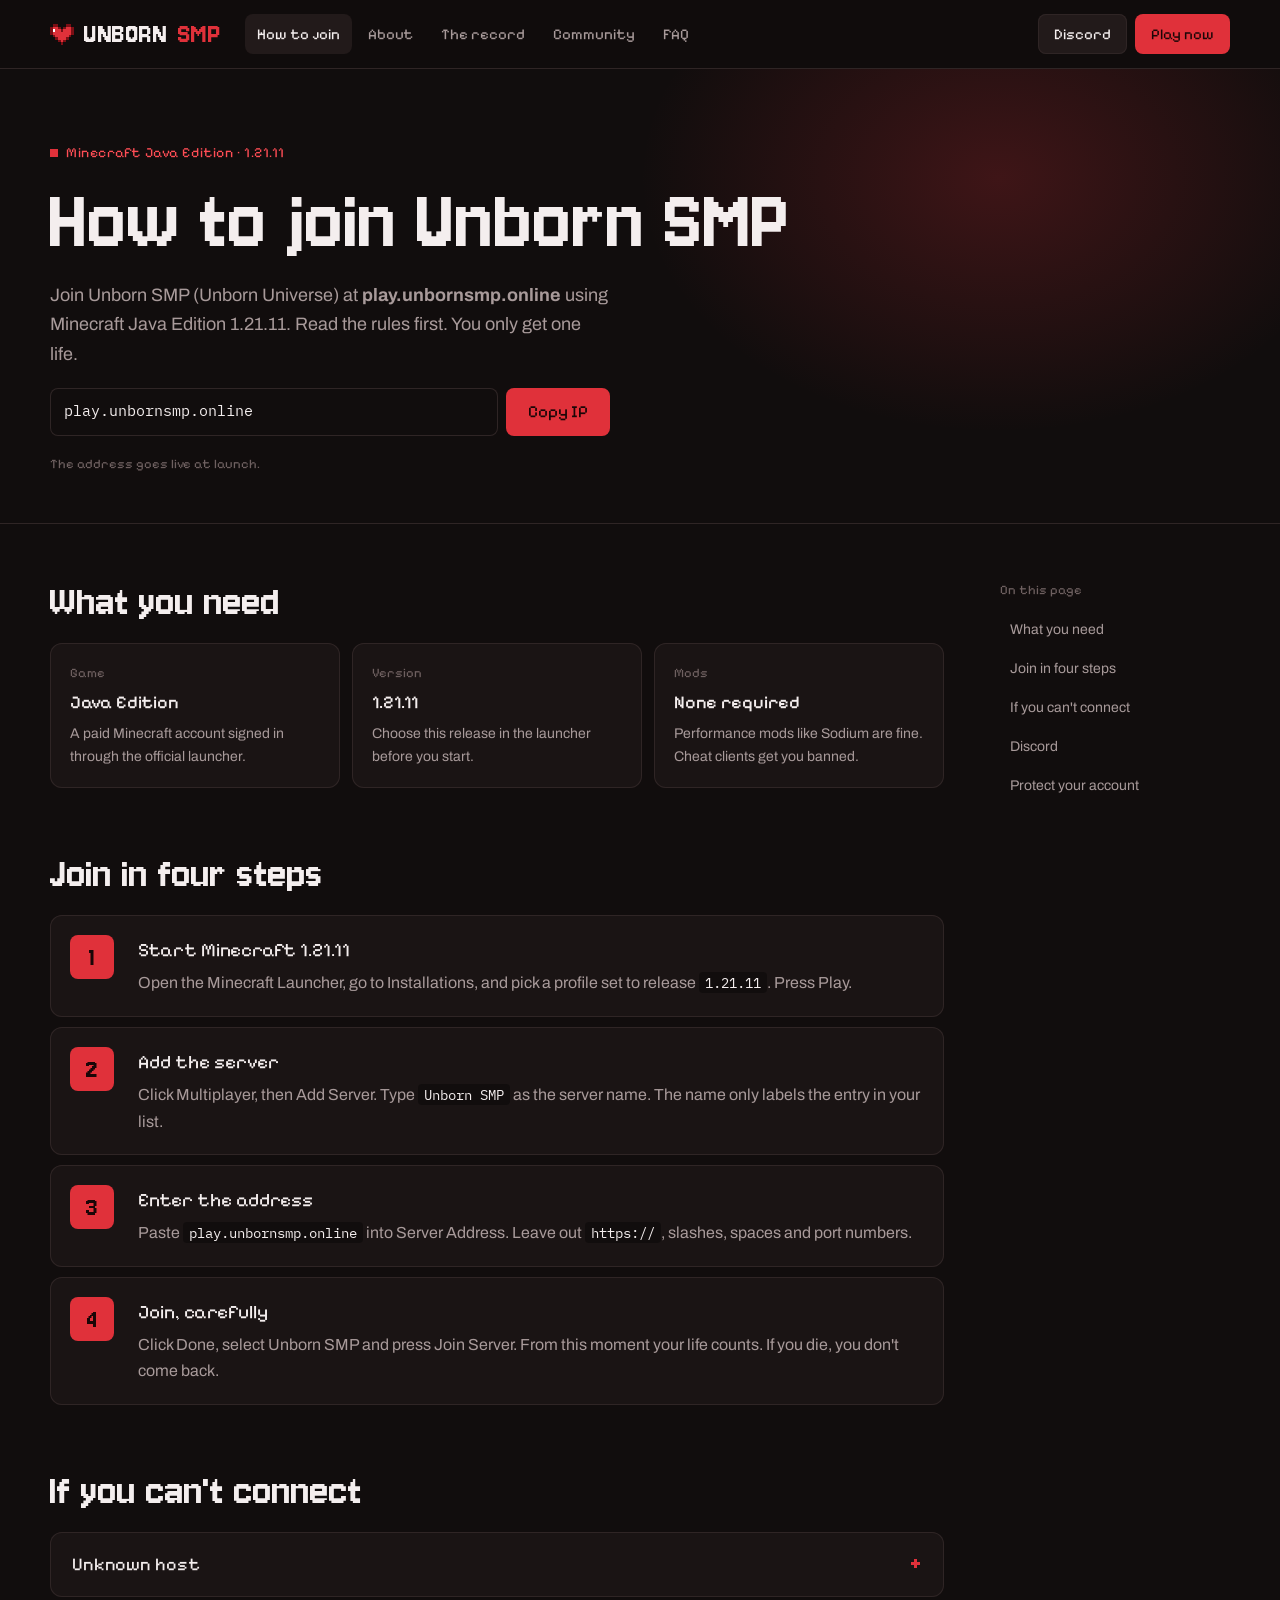
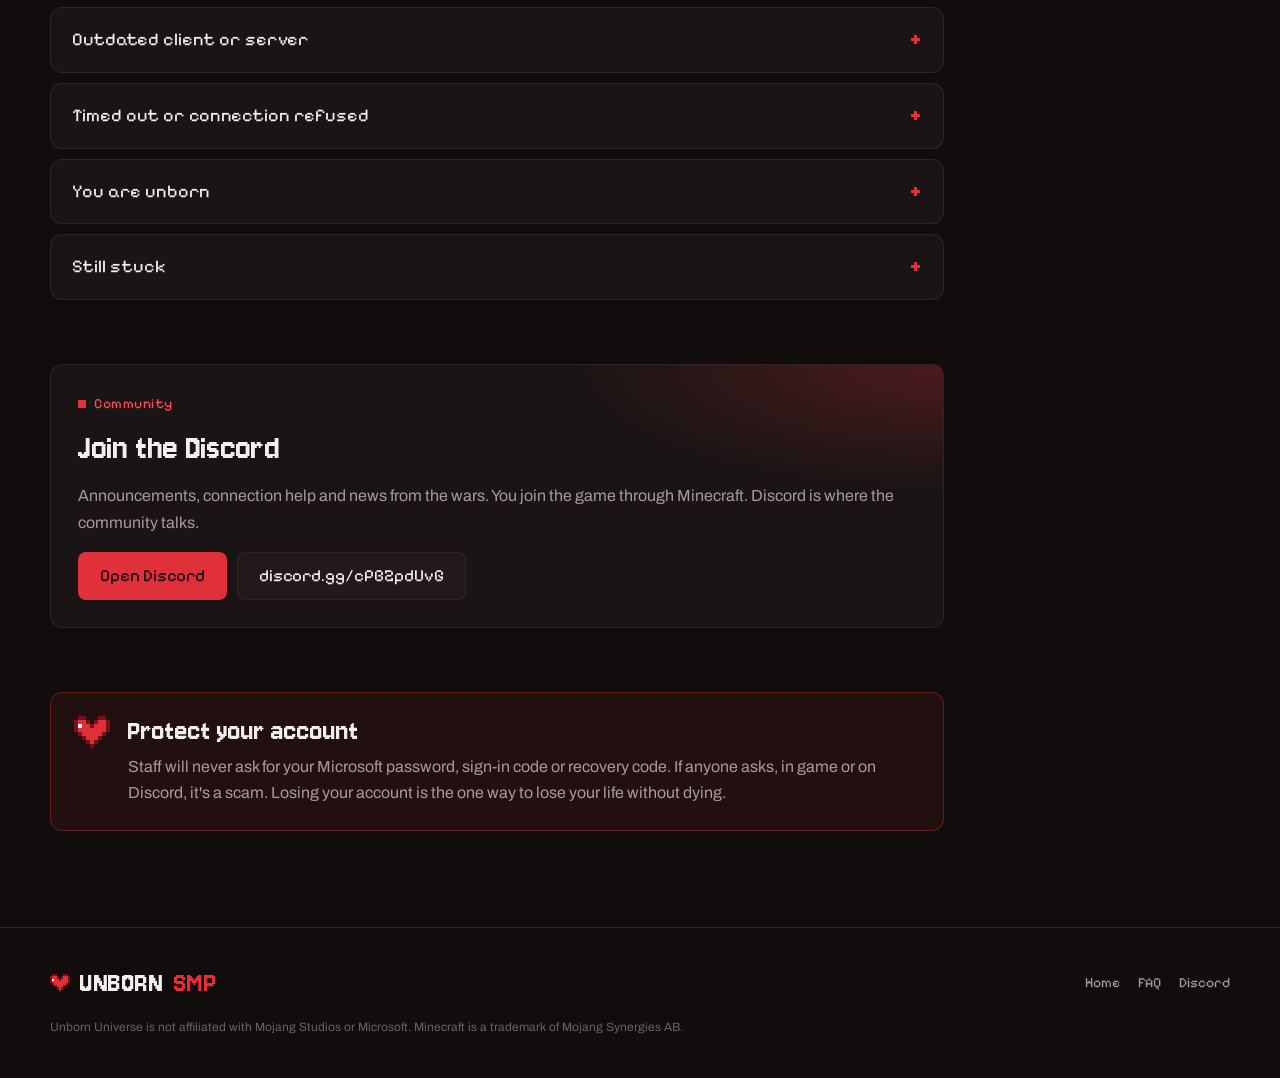
==== commit 93c5fea0: "Add SEO so the site ranks for 'Unborn SMP' Titles, descriptions and headings now lead with Unborn SM" ====
--- a/how-to-join/index.html
+++ b/how-to-join/index.html
@@ -3,13 +3,109 @@
 <head>
 <meta charset="utf-8">
 <meta name="viewport" content="width=device-width, initial-scale=1, viewport-fit=cover">
-<title>How to join · Unborn Universe</title>
-<meta name="description" content="How to join Unborn Universe: server IP, Minecraft Java 1.21.11 steps, connection fixes and the Discord invite.">
-<meta property="og:title" content="How to join Unborn Universe">
-<meta property="og:description" content="Server IP, Java 1.21.11 join steps and connection fixes.">
+<title>How to join Unborn SMP · Server IP & version</title>
+<meta name="description" content="How to join Unborn SMP: the server IP play.unbornsmp.online, Minecraft Java 1.21.11 setup steps, connection fixes and the Discord invite.">
+<link rel="canonical" href="https://unbornsmp.online/how-to-join/">
+<meta name="robots" content="index, follow, max-image-preview:large">
+<meta name="keywords" content="Unborn SMP, Unborn Universe, unbornsmp, hardcore Minecraft server, one life Minecraft server, Minecraft SMP">
+<meta property="og:type" content="website">
+<meta property="og:site_name" content="Unborn SMP">
+<meta property="og:title" content="How to join Unborn SMP">
+<meta property="og:description" content="Server IP play.unbornsmp.online, Java 1.21.11 join steps and connection fixes.">
 <meta property="og:url" content="https://unbornsmp.online/how-to-join/">
+<meta property="og:image" content="https://unbornsmp.online/assets/img/og.jpg">
+<meta property="og:image:width" content="1200">
+<meta property="og:image:height" content="630">
+<meta property="og:image:alt" content="Unborn SMP, a one-life hardcore Minecraft server">
+<meta name="twitter:card" content="summary_large_image">
+<meta name="twitter:title" content="How to join Unborn SMP">
+<meta name="twitter:description" content="Server IP play.unbornsmp.online, Java 1.21.11 join steps and connection fixes.">
+<meta name="twitter:image" content="https://unbornsmp.online/assets/img/og.jpg">
 <meta name="theme-color" content="#110d0d">
+<script type="application/ld+json">
+{
+ "@context": "https://schema.org",
+ "@graph": [
+  {
+   "@type": "Organization",
+   "@id": "https://unbornsmp.online/#org",
+   "name": "Unborn SMP",
+   "alternateName": [
+    "Unborn Universe",
+    "UnbornSMP"
+   ],
+   "url": "https://unbornsmp.online/",
+   "logo": "https://unbornsmp.online/assets/img/logo.png",
+   "sameAs": [
+    "https://discord.gg/cPBZpdUvG"
+   ]
+  },
+  {
+   "@type": "WebSite",
+   "@id": "https://unbornsmp.online/#site",
+   "name": "Unborn SMP",
+   "alternateName": [
+    "Unborn Universe",
+    "unbornsmp.online"
+   ],
+   "url": "https://unbornsmp.online/",
+   "publisher": {
+    "@id": "https://unbornsmp.online/#org"
+   }
+  },
+  {
+   "@type": "HowTo",
+   "name": "How to join Unborn SMP",
+   "description": "Join the Unborn SMP Minecraft server with Java Edition 1.21.11.",
+   "step": [
+    {
+     "@type": "HowToStep",
+     "position": 1,
+     "name": "Start Minecraft 1.21.11",
+     "text": "Open the Minecraft Launcher and pick an installation set to release 1.21.11, then press Play."
+    },
+    {
+     "@type": "HowToStep",
+     "position": 2,
+     "name": "Add the server",
+     "text": "Click Multiplayer, then Add Server, and name it Unborn SMP."
+    },
+    {
+     "@type": "HowToStep",
+     "position": 3,
+     "name": "Enter the address",
+     "text": "Type play.unbornsmp.online as the Server Address, with no https://, slash or port."
+    },
+    {
+     "@type": "HowToStep",
+     "position": 4,
+     "name": "Join",
+     "text": "Click Done, select Unborn SMP and press Join Server."
+    }
+   ]
+  },
+  {
+   "@type": "BreadcrumbList",
+   "itemListElement": [
+    {
+     "@type": "ListItem",
+     "position": 1,
+     "name": "Unborn SMP",
+     "item": "https://unbornsmp.online/"
+    },
+    {
+     "@type": "ListItem",
+     "position": 2,
+     "name": "How to join",
+     "item": "https://unbornsmp.online/how-to-join/"
+    }
+   ]
+  }
+ ]
+}
+</script>
 <link rel="icon" href="data:image/svg+xml,%3Csvg xmlns='http://www.w3.org/2000/svg' viewBox='0 0 9 8' shape-rendering='crispEdges'%3E%3Cpath fill='%237a0f15' d='M1 0h2v1H1zM6 0h2v1H6zM0 1h1v3H0zM8 1h1v3H8zM4 1h1v1H4zM3 1h1v1H3zM5 1h1v1H5zM1 4h1v1H1zM7 4h1v1H7zM2 5h1v1H2zM6 5h1v1H6zM3 6h1v1H3zM5 6h1v1H5zM4 7h1v1H4z'/%3E%3Cpath fill='%23e0313a' d='M1 1h2v1H1zM6 1h2v1H6zM1 2h3v2H1zM4 2h4v2H4zM2 4h5v1H2zM3 5h3v1H3zM4 6h1v1H4z'/%3E%3Cpath fill='%23fff' d='M2 2h1v1H2z'/%3E%3C/svg%3E">
+<link rel="apple-touch-icon" href="/assets/img/apple-touch-icon.png">
 <link rel="preconnect" href="https://fonts.googleapis.com">
 <link rel="preconnect" href="https://fonts.gstatic.com" crossorigin>
 <link rel="stylesheet" href="https://fonts.googleapis.com/css2?family=Jersey+10&family=Pixelify+Sans:wght@400;500;600&family=Archivo:wght@400;500;600&family=IBM+Plex+Mono:wght@400;500&display=swap">
@@ -38,8 +134,8 @@
 <section class="page-head gutter">
   <div class="wrap">
     <span class="eyebrow">Minecraft Java Edition · 1.21.11</span>
-    <h1>How to join</h1>
-    <p class="lede">Join Unborn Universe at <strong>play.unbornsmp.online</strong> using Minecraft Java Edition 1.21.11. Read the rules first. You only get one life.</p>
+    <h1>How to join Unborn SMP</h1>
+    <p class="lede">Join Unborn SMP (Unborn Universe) at <strong>play.unbornsmp.online</strong> using Minecraft Java Edition 1.21.11. Read the rules first. You only get one life.</p>
     <div class="ip"><code>play.unbornsmp.online</code><button class="btn btn-red" data-copy="play.unbornsmp.online">Copy IP</button></div>
     <span class="note">The address goes live at launch.</span>
   </div>
@@ -61,9 +157,9 @@
         <h2>Join in four steps</h2>
         <ol class="steps">
           <li><div><h3>Start Minecraft 1.21.11</h3><p>Open the Minecraft Launcher, go to Installations, and pick a profile set to release <code>1.21.11</code>. Press Play.</p></div></li>
-          <li><div><h3>Add the server</h3><p>Click Multiplayer, then Add Server. Type <code>Unborn Universe</code> as the server name. The name only labels the entry in your list.</p></div></li>
+          <li><div><h3>Add the server</h3><p>Click Multiplayer, then Add Server. Type <code>Unborn SMP</code> as the server name. The name only labels the entry in your list.</p></div></li>
           <li><div><h3>Enter the address</h3><p>Paste <code>play.unbornsmp.online</code> into Server Address. Leave out <code>https://</code>, slashes, spaces and port numbers.</p></div></li>
-          <li><div><h3>Join, carefully</h3><p>Click Done, select Unborn Universe and press Join Server. From this moment your life counts. If you die, you don't come back.</p></div></li>
+          <li><div><h3>Join, carefully</h3><p>Click Done, select Unborn SMP and press Join Server. From this moment your life counts. If you die, you don't come back.</p></div></li>
         </ol>
       </section>
 
--- a/assets/site.css
+++ b/assets/site.css
@@ -95,6 +95,44 @@
 .server .hearts { display: flex; gap: 3px; flex-wrap: wrap; }
 .server small { font-family: var(--pixel); font-size: 13px; color: var(--dim); }
 
+/* stage: centred hero over a world screenshot */
+.stage { position: relative; overflow: hidden; border-bottom: 1px solid var(--line); padding-block: 72px 56px; background: var(--bg); }
+.stage::before { content: ""; position: absolute; inset: 0; background: url("/assets/img/hero-desert.jpg") center 35% / cover no-repeat; filter: saturate(.85); }
+.stage::after { content: ""; position: absolute; inset: 0; background: radial-gradient(55% 50% at 50% 40%, rgba(17,13,13,.5), rgba(17,13,13,.2) 75%), linear-gradient(180deg, rgba(17,13,13,.25) 0%, rgba(40,8,10,.25) 50%, rgba(17,13,13,.85) 88%, var(--bg) 100%); }
+.stage .wrap { position: relative; z-index: 1; display: flex; flex-direction: column; align-items: center; text-align: center; gap: 22px; }
+.stage .wrap + .wrap { margin-top: 56px; }
+
+.wordmark { display: grid; grid-template-columns: auto auto; grid-template-areas: "top heart" "bottom bottom"; align-items: center; justify-content: center; column-gap: 14px; font-family: var(--display); line-height: .78; letter-spacing: .02em; }
+.wordmark span { display: block; }
+.wm-top, .wm-bottom { color: var(--ink); text-shadow: 0 1px 0 #c9bcbc, 0 2px 0 #b3a5a5, 0 3px 0 var(--red-deep), 0 4px 0 var(--red-deep), 0 5px 0 var(--red-deep), 0 6px 0 var(--red-deep), 0 7px 0 #3d070a, 0 8px 0 #3d070a, 0 10px 24px rgba(0,0,0,.7); -webkit-text-stroke: 1px rgba(0,0,0,.35); }
+.wm-top { grid-area: top; font-size: clamp(3.4rem, 10vw, 7.6rem); }
+.wm-bottom { grid-area: bottom; font-size: clamp(3.1rem, 9.2vw, 7rem); color: var(--red); text-shadow: 0 1px 0 #c22830, 0 2px 0 #a81f26, 0 3px 0 #7a0f15, 0 4px 0 #7a0f15, 0 5px 0 #5a0a0f, 0 6px 0 #5a0a0f, 0 7px 0 #2e0507, 0 8px 0 #2e0507, 0 0 50px rgba(224,49,58,.45), 0 10px 24px rgba(0,0,0,.7); }
+.wm-heart { grid-area: heart; filter: drop-shadow(0 6px 0 #3d070a) drop-shadow(0 0 24px rgba(224,49,58,.6)); animation: thump 2.4s ease-in-out infinite; }
+@keyframes thump { 0%, 72%, 100% { transform: scale(1); } 78% { transform: scale(1.14); } 86% { transform: scale(1); } 92% { transform: scale(1.07); } }
+@media (max-width: 480px) { .wm-heart svg { width: 40px; height: auto; } }
+
+.stage h1 { font-family: var(--display); font-size: clamp(2rem, 4.6vw, 3.6rem); line-height: 1; letter-spacing: .02em; text-transform: uppercase; text-shadow: 0 3px 0 rgba(0,0,0,.6); margin-top: 6px; }
+.stage .lede { max-width: 62ch; color: #d9cccc; font-size: 18px; text-shadow: 0 1px 12px rgba(0,0,0,.8); }
+.stage .lede strong { color: #fff; font-weight: 600; }
+
+.bigip { display: flex; gap: 10px; width: 100%; max-width: 760px; margin-top: 4px; }
+.bigip .field { flex: 1; min-width: 0; display: flex; align-items: center; gap: 14px; min-height: 64px; padding: 0 22px; border-radius: 10px; background: rgba(10,7,7,.82); box-shadow: inset 0 0 0 1px var(--line), 0 10px 30px rgba(0,0,0,.4); backdrop-filter: blur(6px); }
+.bigip .caret { color: var(--red); font-size: 14px; }
+.bigip code { font-family: var(--pixel); font-size: clamp(18px, 2.4vw, 26px); color: var(--ink); user-select: all; overflow-wrap: anywhere; }
+.bigip .btn { min-height: 64px; padding: 0 30px; font-size: 19px; border-radius: 10px; }
+.stage .cta { display: flex; gap: 10px; flex-wrap: wrap; justify-content: center; }
+.stage .cta .btn { min-height: 54px; padding: 0 24px; font-size: 18px; }
+.stage .btn-ghost { background: rgba(26,20,20,.85); }
+@media (max-width: 560px) { .bigip { flex-direction: column; } .stage .cta { flex-direction: column; width: 100%; } }
+
+.strip { display: grid; grid-template-columns: repeat(4, 1fr); margin: 0; width: 100%; max-width: 1100px; border-radius: 14px; background: rgba(20,15,15,.88); box-shadow: inset 0 0 0 1px var(--line), 0 20px 50px rgba(0,0,0,.45); backdrop-filter: blur(8px); text-align: left; }
+.strip > div { padding: 22px 26px; border-left: 1px solid var(--line); min-width: 0; }
+.strip > div:first-child { border-left: 0; }
+.strip dt { font-family: var(--pixel); font-size: 14px; letter-spacing: .08em; text-transform: uppercase; color: var(--red-hot); }
+.strip dd { margin: 8px 0 0; display: flex; align-items: center; gap: 8px; font-weight: 600; font-size: 17px; overflow-wrap: anywhere; }
+@media (max-width: 860px) { .strip { grid-template-columns: 1fr 1fr; } .strip > div:nth-child(3) { border-left: 0; } .strip > div:nth-child(n+3) { border-top: 1px solid var(--line); } }
+@media (max-width: 420px) { .strip { grid-template-columns: 1fr; } .strip > div { border-left: 0; } .strip > div + div { border-top: 1px solid var(--line); } }
+
 /* sections */
 .sec { padding-block: 96px; border-bottom: 1px solid var(--line); }
 .sec-head { display: flex; flex-direction: column; gap: 12px; margin-bottom: 44px; max-width: 680px; }
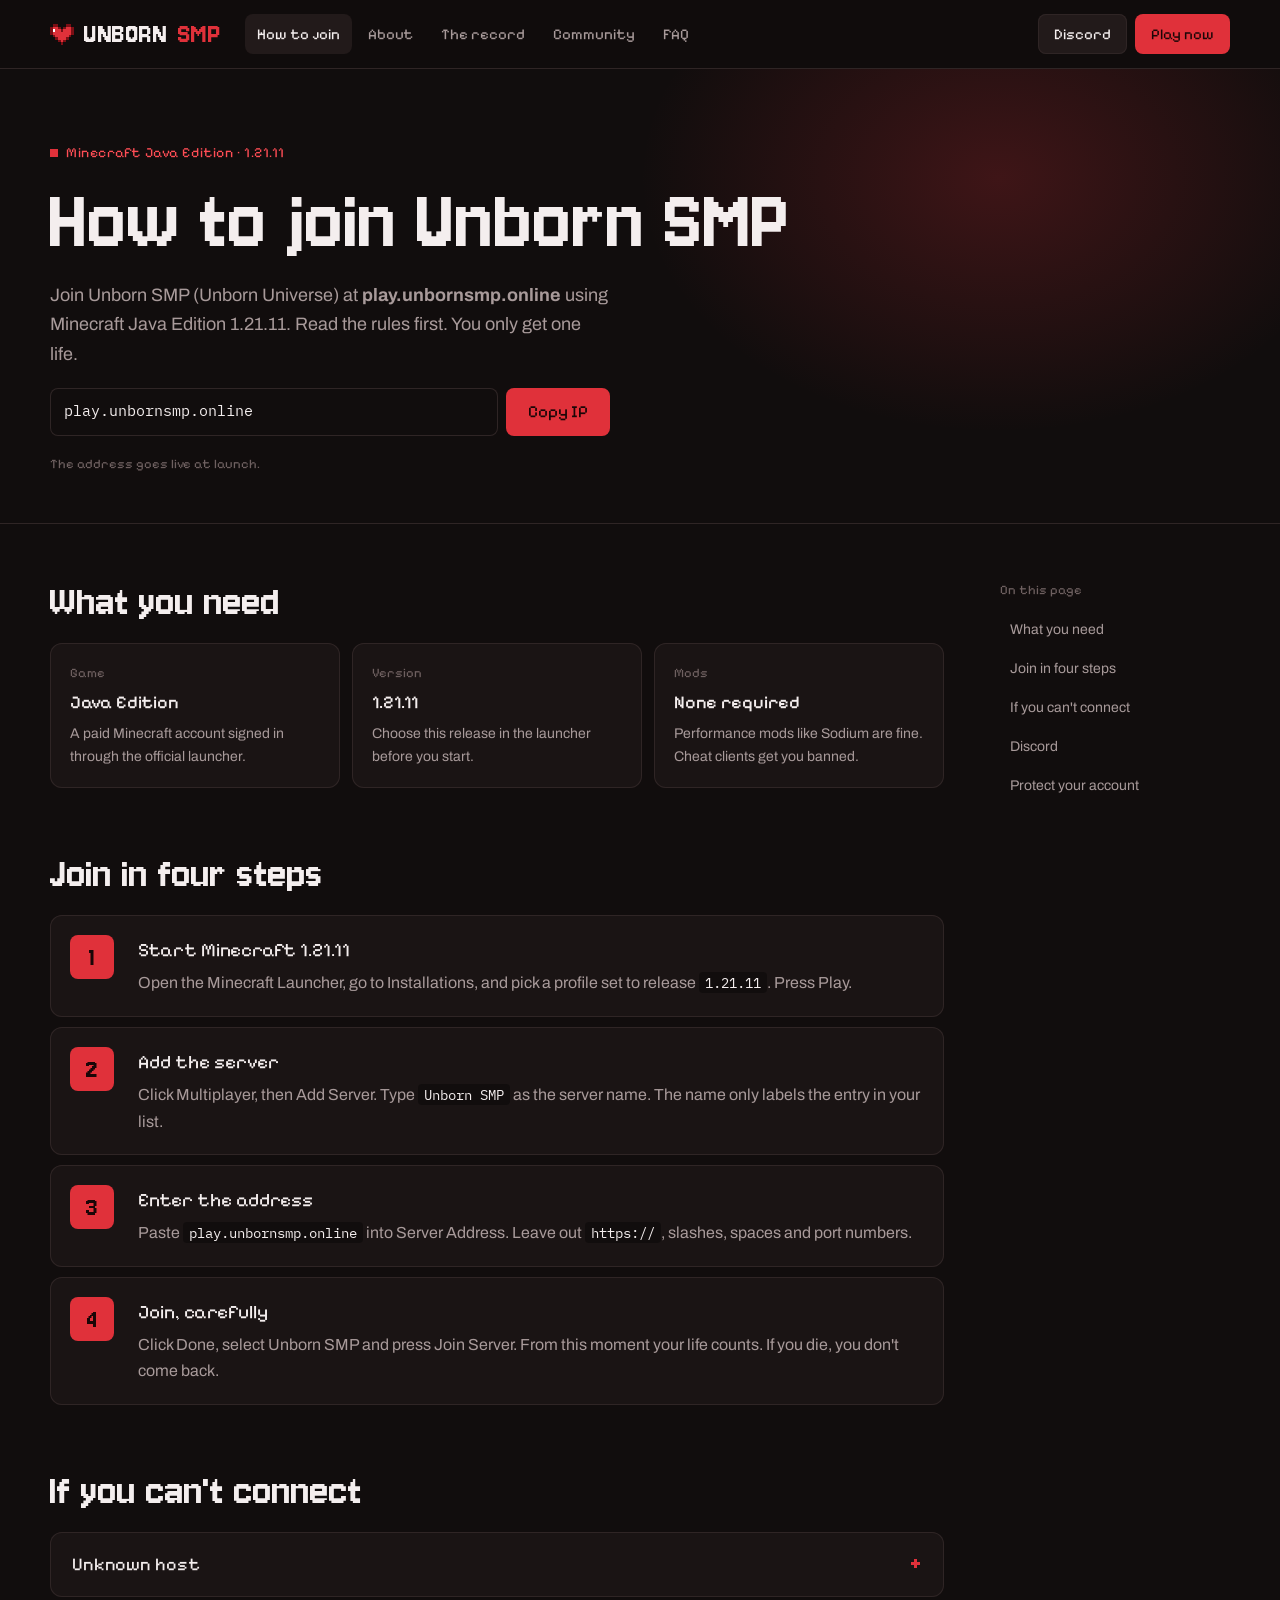
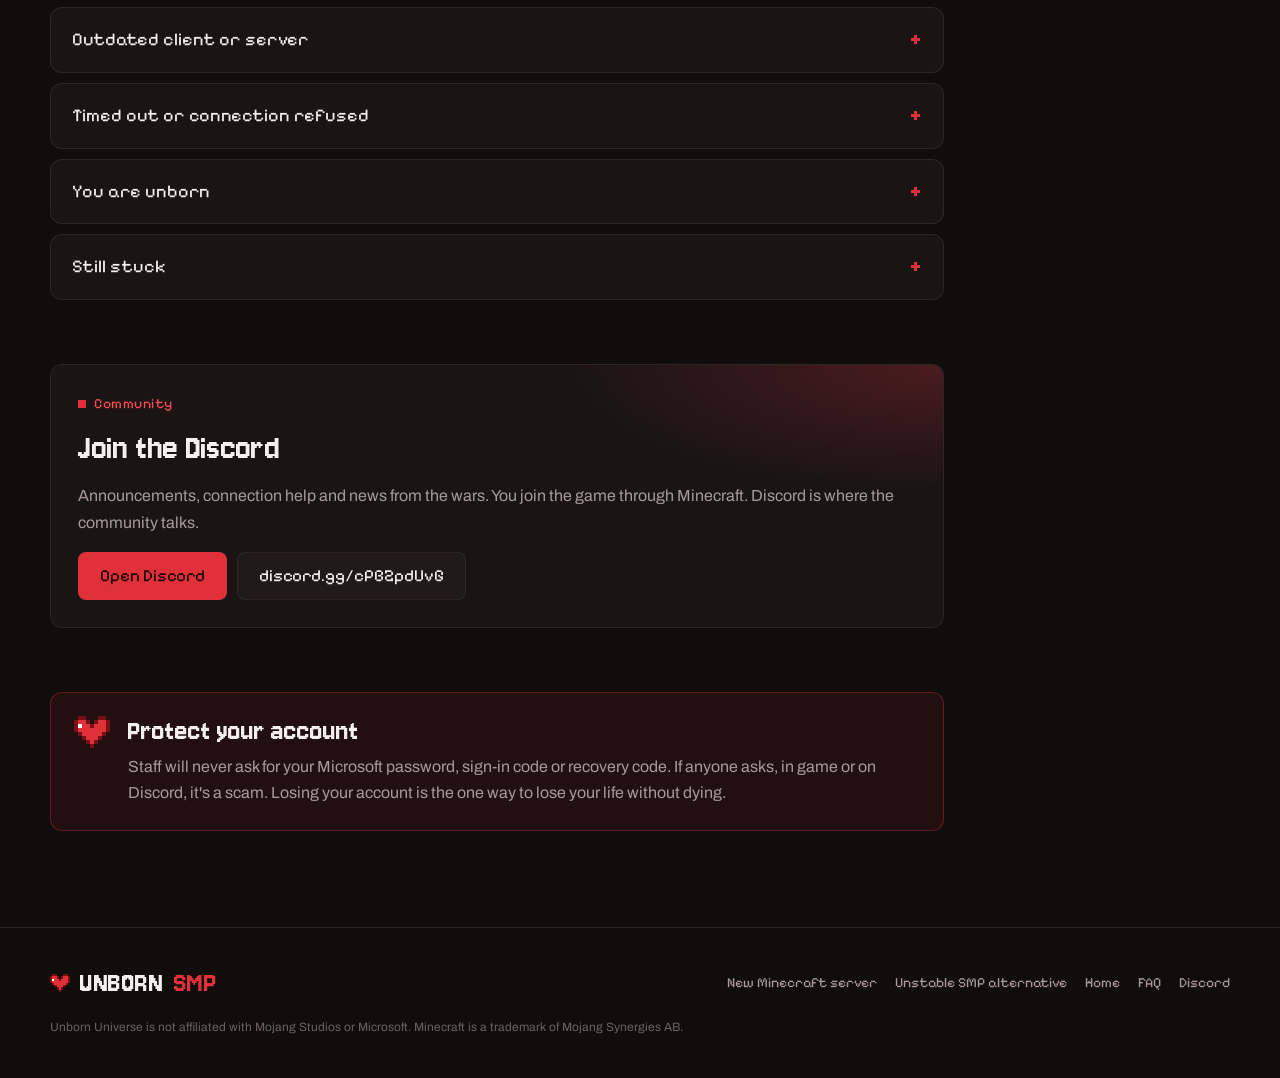
==== commit 0399ccc5: "Make Unborn SMP easy for AI assistants and search to recommend Adds llms.txt with plain server facts" ====
--- a/how-to-join/index.html
+++ b/how-to-join/index.html
@@ -209,6 +209,8 @@
   <div class="wrap">
     <a class="brand" href="/"><span class="heart" data-heart="20"></span>UNBORN<b>SMP</b></a>
     <nav aria-label="Footer">
+      <a href="/new-minecraft-server/">New Minecraft server</a>
+      <a href="/unstable-smp-alternative/">Unstable SMP alternative</a>
       <a href="/">Home</a>
       <a href="/#faq">FAQ</a>
       <a href="https://discord.gg/cPBZpdUvG" target="_blank" rel="noopener">Discord</a>
